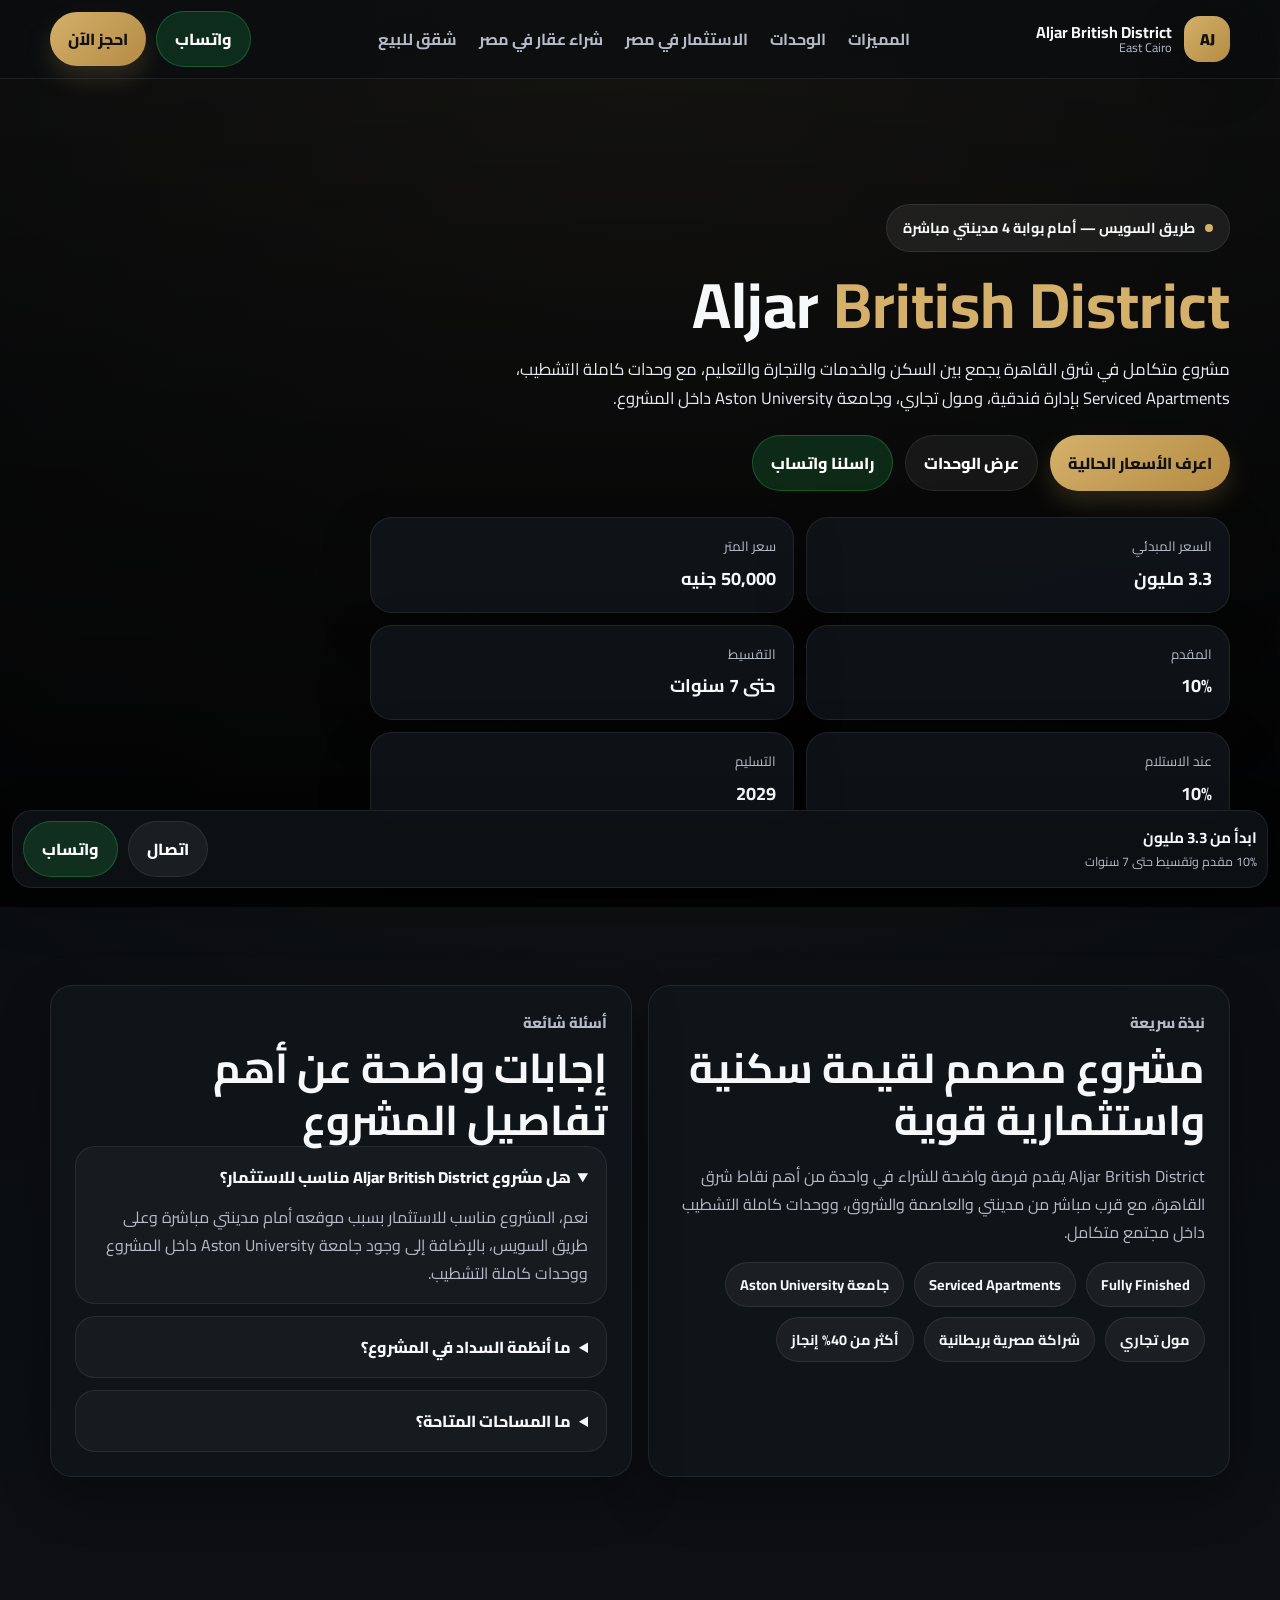
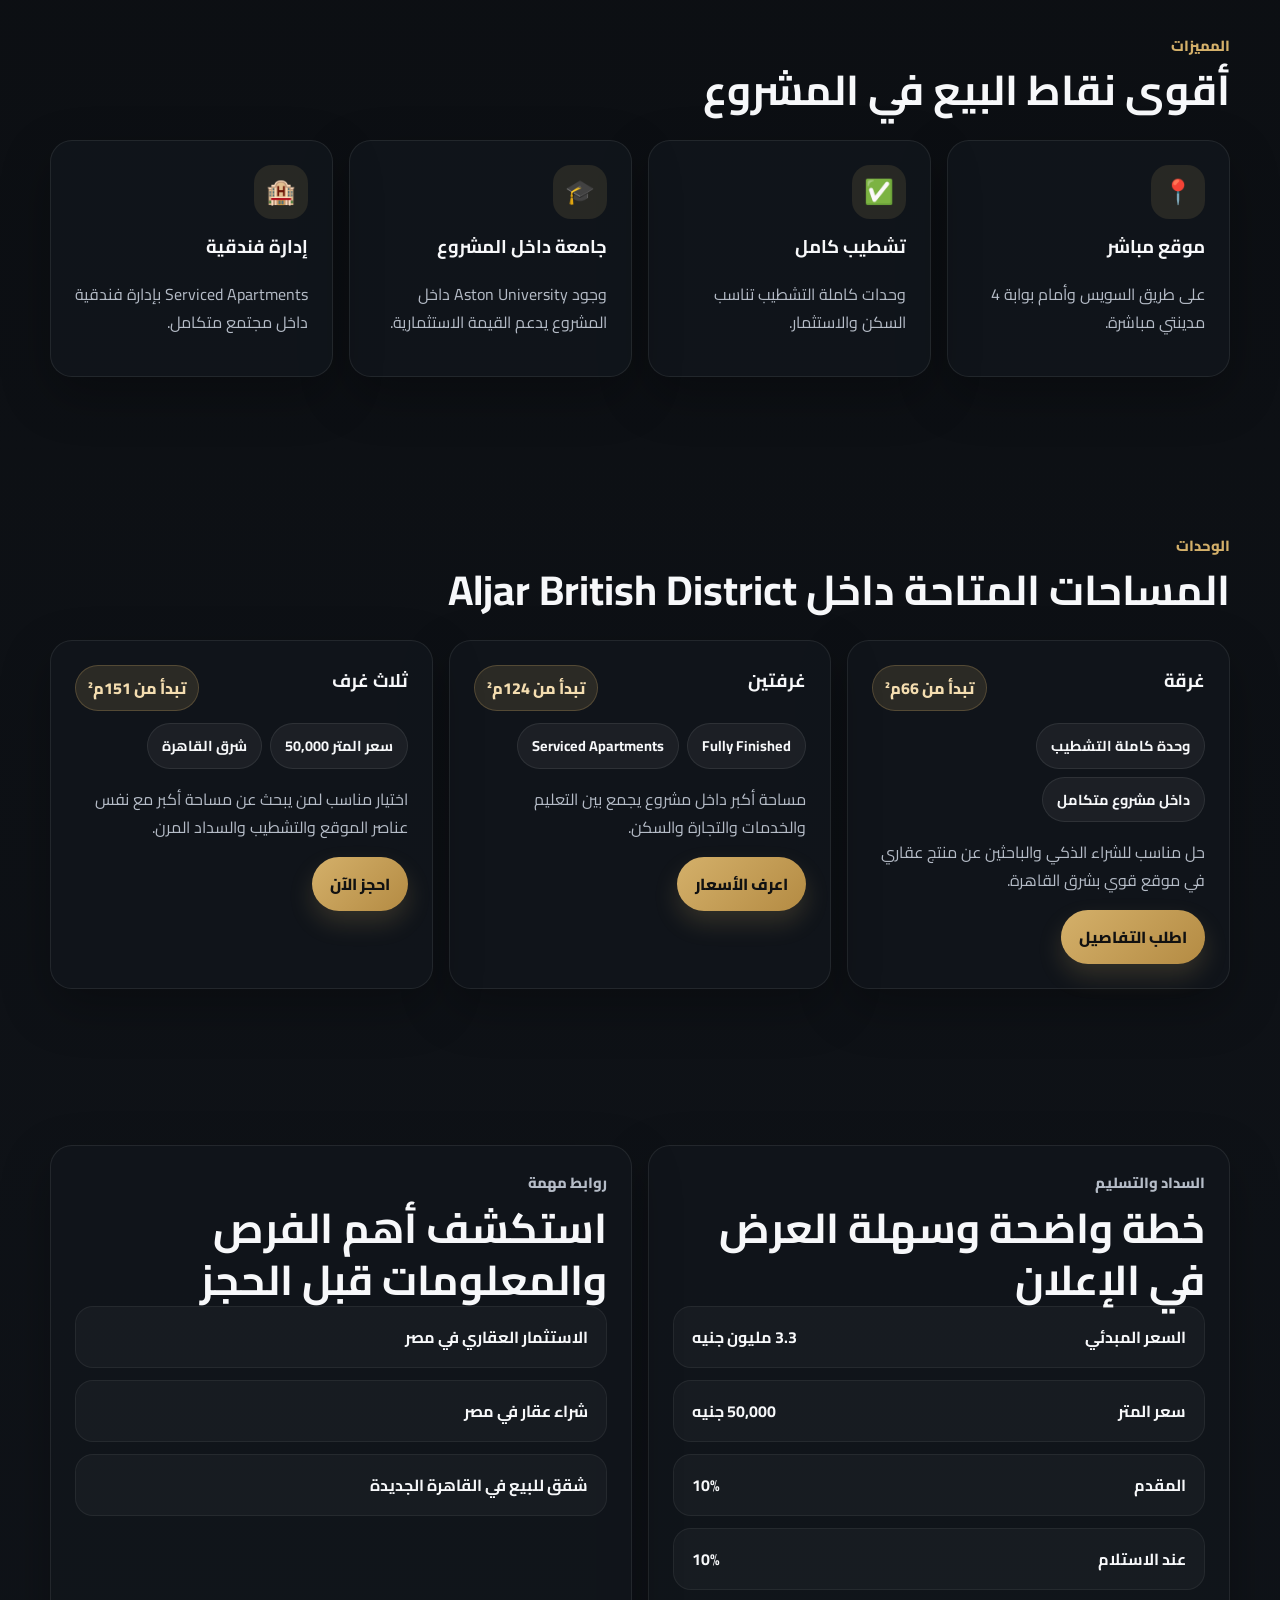
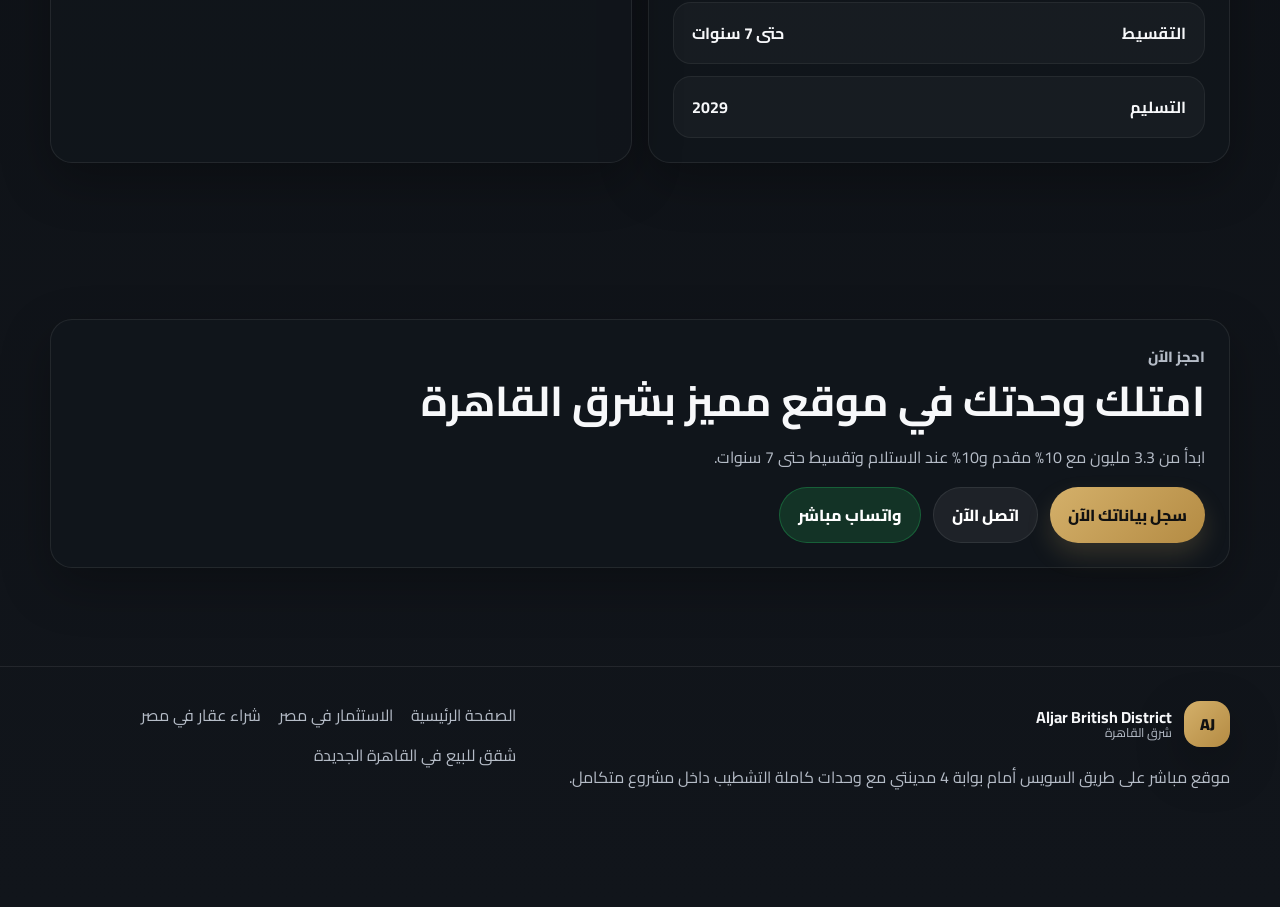
==== index.html @ e60c994f "4" ====
<!doctype html>
<html lang="ar" dir="rtl">

<head>
  <meta charset="UTF-8" />
  <meta name="viewport" content="width=device-width, initial-scale=1.0" />
  <title>
    Aljar British District | شقق للبيع أمام مدينتي وعلى طريق السويس
  </title>
  <meta name="description"
    content="امتلك وحدتك الآن في Aljar British District بموقع مباشر على طريق السويس أمام بوابة 4 مدينتي، وحدات كاملة التشطيب تبدأ من 3.3 مليون مع 10% مقدم وتقسيط حتى 7 سنوات." />
  <meta name="keywords"
    content="Aljar British District, الجار بريتش ديستريكت, شقق للبيع أمام مدينتي, شقق للبيع طريق السويس, شقق للبيع شرق القاهرة, الاستثمار العقاري في مصر" />
  <meta name="robots" content="index, follow" />
  <meta name="theme-color" content="#0b0d10" />
  <link rel="canonical" href="https://aljar.developments-egy.com/" />
  <meta property="og:type" content="website" />
  <meta property="og:title" content="Aljar British District | شقق للبيع أمام مدينتي وعلى طريق السويس" />
  <meta property="og:description"
    content="امتلك وحدتك الآن في Aljar British District بموقع مباشر على طريق السويس أمام بوابة 4 مدينتي، وحدات كاملة التشطيب تبدأ من 3.3 مليون مع 10% مقدم وتقسيط حتى 7 سنوات." />
  <meta property="og:url" content="https://aljar.developments-egy.com/" />
  <meta property="og:image" content="https://aljar.developments-egy.com/aljar.jpg" />
  <meta property="og:locale" content="ar_AR" />
  <meta name="twitter:card" content="summary_large_image" />
  <meta name="twitter:title" content="Aljar British District | شقق للبيع أمام مدينتي وعلى طريق السويس" />
  <meta name="twitter:description"
    content="امتلك وحدتك الآن في Aljar British District بموقع مباشر على طريق السويس أمام بوابة 4 مدينتي، وحدات كاملة التشطيب تبدأ من 3.3 مليون مع 10% مقدم وتقسيط حتى 7 سنوات." />
  <meta name="twitter:image" content="https://aljar.developments-egy.com/aljar.jpg" />
  <link rel="preconnect" href="https://fonts.googleapis.com" />
  <link rel="preconnect" href="https://fonts.gstatic.com" crossorigin />
  <link href="https://fonts.googleapis.com/css2?family=Cairo:wght@400;500;600;700;800;900&display=swap"
    rel="stylesheet" />
  <link rel="stylesheet" href="/assets/styles.css" />
  <link rel="shortcut icon" href="/assets/favicon.jpg" type="image/x-icon">
  <link rel="icon" type="image/png" sizes="32x32" href="/assets/favicon2.jpg">
  <link rel="icon" type="image/png" sizes="16x16" href="/assets/favicon3.jpg">
  <!-- Google tag (gtag.js) -->
  <script async src="https://www.googletagmanager.com/gtag/js?id=AW-18070972903"></script>
  <script>
    window.dataLayer = window.dataLayer || [];
    function gtag() {
      dataLayer.push(arguments);
    }
    gtag("js", new Date());
    gtag("config", "AW-18070972903");
  </script>
  <script type="application/ld+json">
      {
        "@context": "https://schema.org",
        "@type": "RealEstateListing",
        "name": "Aljar British District",
        "description": "وحدات كاملة التشطيب على طريق السويس مباشرة أمام بوابة 4 مدينتي داخل مشروع متكامل.",
        "url": "https://aljar.developments-egy.com/",
        "image": "https://aljar.developments-egy.com/aljar.jpg",
        "address": {
          "@type": "PostalAddress",
          "addressLocality": "East Cairo",
          "addressCountry": "EG"
        },
        "offers": {
          "@type": "Offer",
          "priceCurrency": "EGP",
          "price": "3300000",
          "availability": "https://schema.org/InStock"
        }
      }
    </script>
  <script type="application/ld+json">
      {
        "@context": "https://schema.org",
        "@type": "FAQPage",
        "mainEntity": [
          {
            "@type": "Question",
            "name": "هل مشروع Aljar British District مناسب للاستثمار؟",
            "acceptedAnswer": {
              "@type": "Answer",
              "text": "المشروع يقدم موقعًا مباشرًا على طريق السويس أمام بوابة 4 مدينتي مع وحدات كاملة التشطيب ووجود جامعة Aston University داخل المشروع، وهي عناصر تدعم القوة الاستثمارية."
            }
          },
          {
            "@type": "Question",
            "name": "ما أنظمة السداد في المشروع؟",
            "acceptedAnswer": {
              "@type": "Answer",
              "text": "10% مقدم و10% عند الاستلام مع تقسيط حتى 7 سنوات."
            }
          },
          {
            "@type": "Question",
            "name": "ما المساحات المتاحة؟",
            "acceptedAnswer": {
              "@type": "Answer",
"text": "غرفة تبدأ من 66م² وغرفتين تبدأ من 124م² وثلاث غرف تبدأ من 151م²."}
          }
        ]
      }
    </script>
</head>

<body>
  <header class="header">
    <div class="container nav">
      <a href="/" class="brand" aria-label="Aljar British District"><span class="brand-mark">AJ</span><span
          class="brand-copy"><strong>Aljar British District</strong><small>East Cairo</small></span></a>
      <nav class="nav-links" aria-label="التنقل الرئيسي">
        <a href="/#features">المميزات</a><a href="/#units">الوحدات</a><a href="/investment-egypt/">الاستثمار في
          مصر</a><a href="/buy-property-egypt/">شراء عقار في مصر</a><a href="/apartments-new-cairo/">شقق للبيع</a>
      </nav>
      <div class="nav-actions hed">
        <a class="btn btn-green"
          href="https://wa.me/201026555243?text=%D9%85%D8%B1%D8%AD%D8%A8%D8%A7%D8%8C%20%D8%A3%D8%B1%D9%8A%D8%AF%20%D9%85%D8%B9%D8%B1%D9%81%D8%A9%20%D8%AA%D9%81%D8%A7%D8%B5%D9%8A%D9%84%20Aljar%20British%20District"
          target="_blank" rel="noopener">واتساب</a><button class="btn btn-gold open-modal">احجز الآن</button>
      </div>
    </div>
  </header>
  <main>
    <section class="hero">
      <div class="hero-image"></div>
      <div class="container hero-content">
        <div class="eyebrow">
          <span class="eyebrow-dot"></span> طريق السويس — أمام بوابة 4 مدينتي
          مباشرة
        </div>
        <h1>Aljar<span> British District</span></h1>
        <p>
          مشروع متكامل في شرق القاهرة يجمع بين السكن والخدمات والتجارة
          والتعليم، مع وحدات كاملة التشطيب، Serviced Apartments بإدارة فندقية،
          ومول تجاري، وجامعة Aston University داخل المشروع.
        </p>
        <div class="hero-actions">
          <button class="btn btn-gold open-modal">اعرف الأسعار الحالية</button><a class="btn btn-dark" href="#units">عرض
            الوحدات</a><a class="btn btn-green"
            href="https://wa.me/201026555243?text=%D9%85%D8%B1%D8%AD%D8%A8%D8%A7%D8%8C%20%D8%A3%D8%B1%D9%8A%D8%AF%20%D8%A7%D9%84%D8%A3%D8%B3%D8%B9%D8%A7%D8%B1%20%D9%88%D8%A7%D9%84%D8%AA%D9%81%D8%A7%D8%B5%D9%8A%D9%84%20%D9%84%D9%85%D8%B4%D8%B1%D9%88%D8%B9%20Aljar%20British%20District"
            target="_blank" rel="noopener">راسلنا واتساب</a>
        </div>
        <div class="stats-grid">
          <div class="stat">
            <span>السعر المبدئي</span><strong>3.3 مليون</strong>
          </div>
          <div class="stat">
            <span>سعر المتر</span><strong>50,000 جنيه</strong>
          </div>
          <div class="stat"><span>المقدم</span><strong>10%</strong></div>
          <div class="stat">
            <span>التقسيط</span><strong>حتى 7 سنوات</strong>
          </div>
          <div class="stat">
            <span>عند الاستلام</span><strong>10%</strong>
          </div>
          <div class="stat"><span>التسليم</span><strong>2029</strong></div>
        </div>
      </div>
    </section>
    <section class="section">
      <div class="container grid-2">
        <article class="card">
          <div class="card-body">
            <p class="section-label">نبذة سريعة</p>
            <h2>مشروع مصمم لقيمة سكنية واستثمارية قوية</h2>
            <p>
              Aljar British District يقدم فرصة واضحة للشراء في واحدة من أهم
              نقاط شرق القاهرة، مع قرب مباشر من مدينتي والعاصمة والشروق،
              ووحدات كاملة التشطيب داخل مجتمع متكامل.
            </p>
            <div class="pills">
              <span class="pill">Fully Finished</span><span class="pill">Serviced Apartments</span><span
                class="pill">جامعة Aston University</span><span class="pill">مول تجاري</span><span class="pill">شراكة
                مصرية بريطانية</span><span class="pill">أكثر من 40% إنجاز</span>
            </div>
          </div>
        </article>
        <article class="card">
          <div class="card-body">
            <p class="section-label">أسئلة شائعة</p>
            <h2>إجابات واضحة عن أهم تفاصيل المشروع</h2>
            <div class="faq">
              <details open>
                <summary>
                  هل مشروع Aljar British District مناسب للاستثمار؟
                </summary>
                <p>
                  نعم، المشروع مناسب للاستثمار بسبب موقعه أمام مدينتي مباشرة
                  وعلى طريق السويس، بالإضافة إلى وجود جامعة Aston University
                  داخل المشروع ووحدات كاملة التشطيب.
                </p>
              </details>
              <details>
                <summary>ما أنظمة السداد في المشروع؟</summary>
                <p>10% مقدم و10% عند الاستلام مع تقسيط حتى 7 سنوات.</p>
              </details>
              <details>
                <summary>ما المساحات المتاحة؟</summary>
                <p>
                  غرفة تبدأ من 66م² وغرفتين تبدأ من 124م² وثلاث غرف تبدأ من 151م².
                </p>
              </details>
            </div>
          </div>
        </article>
      </div>
    </section>
    <section class="section" id="features">
      <div class="container">
        <div class="section-head">
          <p class="section-label">المميزات</p>
          <h2>أقوى نقاط البيع في المشروع</h2>
        </div>
        <div class="grid-4">
          <article class="card">
            <div class="card-body">
              <div class="feature-icon">📍</div>
              <h3>موقع مباشر</h3>
              <p>على طريق السويس وأمام بوابة 4 مدينتي مباشرة.</p>
            </div>
          </article>
          <article class="card">
            <div class="card-body">
              <div class="feature-icon">✅</div>
              <h3>تشطيب كامل</h3>
              <p>وحدات كاملة التشطيب تناسب السكن والاستثمار.</p>
            </div>
          </article>
          <article class="card">
            <div class="card-body">
              <div class="feature-icon">🎓</div>
              <h3>جامعة داخل المشروع</h3>
              <p>
                وجود Aston University داخل المشروع يدعم القيمة الاستثمارية.
              </p>
            </div>
          </article>
          <article class="card">
            <div class="card-body">
              <div class="feature-icon">🏨</div>
              <h3>إدارة فندقية</h3>
              <p>Serviced Apartments بإدارة فندقية داخل مجتمع متكامل.</p>
            </div>
          </article>
        </div>
      </div>
    </section>
    <section class="section" id="units">
      <div class="container">
        <div class="section-head">
          <p class="section-label">الوحدات</p>
          <h2>المساحات المتاحة داخل Aljar British District</h2>
        </div>
        <div class="grid-3">
          <article class="card">
            <div class="card-body">
              <div class="unit-top">
                <h3>غرقة</h3>
                <span class="unit-tag">تبدأ من 66م²</span>
              </div>
              <div class="meta-list">
                <span>وحدة كاملة التشطيب</span><span>داخل مشروع متكامل</span>
              </div>
              <p>
                حل مناسب للشراء الذكي والباحثين عن منتج عقاري في موقع قوي بشرق
                القاهرة.
              </p>
              <button class="btn btn-gold open-modal">اطلب التفاصيل</button>
            </div>
          </article>
          <article class="card">
            <div class="card-body">
              <div class="unit-top">
                <h3>غرفتين</h3>
                <span class="unit-tag">تبدأ من 124م²</span>
              </div>
              <div class="meta-list">
                <span>Fully Finished</span><span>Serviced Apartments</span>
              </div>
              <p>
                مساحة أكبر داخل مشروع يجمع بين التعليم والخدمات والتجارة
                والسكن.
              </p>
              <button class="btn btn-gold open-modal">اعرف الأسعار</button>
            </div>
          </article>
          <article class="card">
            <div class="card-body">
              <div class="unit-top">
                <h3>ثلاث غرف</h3>
                <span class="unit-tag">تبدأ من 151م²</span>
              </div>
              <div class="meta-list">
                <span>سعر المتر 50,000</span><span>شرق القاهرة</span>
              </div>
              <p>
                اختيار مناسب لمن يبحث عن مساحة أكبر مع نفس عناصر الموقع
                والتشطيب والسداد المرن.
              </p>
              <button class="btn btn-gold open-modal">احجز الآن</button>
            </div>
          </article>
        </div>
      </div>
    </section>
    <section class="section">
      <div class="container grid-2">
        <article class="card">
          <div class="card-body">
            <p class="section-label">السداد والتسليم</p>
            <h2>خطة واضحة وسهلة العرض في الإعلان</h2>
            <div class="table-like">
              <div class="row">
                <strong>السعر المبدئي</strong><span>3.3 مليون جنيه</span>
              </div>
              <div class="row">
                <strong>سعر المتر</strong><span>50,000 جنيه</span>
              </div>
              <div class="row"><strong>المقدم</strong><span>10%</span></div>
              <div class="row">
                <strong>عند الاستلام</strong><span>10%</span>
              </div>
              <div class="row">
                <strong>التقسيط</strong><span>حتى 7 سنوات</span>
              </div>
              <div class="row"><strong>التسليم</strong><span>2029</span></div>
            </div>
          </div>
        </article>
        <article class="card">
          <div class="card-body">
            <p class="section-label">روابط مهمة</p>
            <h2>استكشف أهم الفرص والمعلومات قبل الحجز</h2>
            <div class="quick-links">
              <a href="/investment-egypt/"><b>الاستثمار العقاري في مصر</b></a><a href="/buy-property-egypt/"><b>شراء
                  عقار في مصر</b></a><a href="/apartments-new-cairo/"><b>شقق للبيع في القاهرة الجديدة</b></a>
            </div>
          </div>
        </article>
      </div>
    </section>
    <section class="section">
      <div class="container">
        <div class="card cta-box">
          <div>
            <p class="section-label">احجز الآن</p>
            <h2>امتلك وحدتك في موقع مميز بشرق القاهرة</h2>
            <p>
              ابدأ من 3.3 مليون مع 10% مقدم و10% عند الاستلام وتقسيط حتى 7
              سنوات.
            </p>
          </div>
          <div style="display: flex; gap: 12px; flex-wrap: wrap">
            <button class="btn btn-gold open-modal">سجل بياناتك الآن</button><a class="btn btn-dark"
              href="tel:01144566600">اتصل الآن</a><a class="btn btn-green"
              href="https://wa.me/201026555243?text=%D9%85%D8%B1%D8%AD%D8%A8%D8%A7%D8%8C%20%D8%A3%D8%B1%D9%8A%D8%AF%20%D8%AA%D9%81%D8%A7%D8%B5%D9%8A%D9%84%20Aljar%20British%20District"
              target="_blank" rel="noopener">واتساب مباشر</a>
          </div>
        </div>
      </div>
    </section>
  </main>
  <footer class="footer">
    <div class="container footer-grid">
      <div>
        <div class="brand" style="margin-bottom: 12px">
          <span class="brand-mark">AJ</span><span class="brand-copy"><strong>Aljar British District</strong><small>شرق
              القاهرة</small></span>
        </div>
        <p>
          موقع مباشر على طريق السويس أمام بوابة 4 مدينتي مع وحدات كاملة
          التشطيب داخل مشروع متكامل.
        </p>
      </div>
      <div>
        <div class="footer-links">
          <a href="/">الصفحة الرئيسية</a><a href="/investment-egypt/">الاستثمار في مصر</a><a
            href="/buy-property-egypt/">شراء عقار في مصر</a><a href="/apartments-new-cairo/">شقق للبيع في القاهرة
            الجديدة</a </div>
        </div>
      </div>
  </footer>
  <div class="sticky-cta">
    <div class="sticky-text">
      <strong>ابدأ من 3.3 مليون</strong><span>10% مقدم وتقسيط حتى 7 سنوات</span>
    </div>
    <a class="btn btn-dark" href="tel:01144566600">اتصال</a><a class="btn btn-green"
      href="https://wa.me/201026555243?text=%D9%85%D8%B1%D8%AD%D8%A8%D8%A7%D8%8C%20%D8%A3%D8%B1%D9%8A%D8%AF%20%D8%AA%D9%81%D8%A7%D8%B5%D9%8A%D9%84%20Aljar%20British%20District"
      target="_blank" rel="noopener">واتساب</a>
  </div>
  <div class="modal" id="leadModal" aria-hidden="true">
    <div class="modal-box" role="dialog" aria-modal="true" aria-labelledby="modalTitle">
      <button class="modal-close" id="closeModal" aria-label="إغلاق">
        ×
      </button>
      <div class="modal-head">
        <p class="section-label">سجل الآن</p>
        <h3 id="modalTitle">احصل على الأسعار الحالية</h3>
        <p>اكتب الاسم ورقم الهاتف وسيتم التواصل معك.</p>
      </div>
      <form class="lead-form" id="leadForm">
        <input type="text" name="name" placeholder="الاسم" required />
        <input type="tel" name="phone" placeholder="رقم الهاتف" required />

        <input type="hidden" name="_subject" value="New Lead - Aljar British District" />
        <input type="hidden" name="project" value="Aljar British District" />

        <button type="submit" class="btn btn-gold full" id="submitBtn">إرسال البيانات</button>

        <p id="formMessage" style="margin:10px 0 0;color:#d4b06a;font-weight:700;"></p>
      </form>
    </div>
  </div>
  <script src="/assets/script.js"></script>
</body>

</html>
---- assets/styles.css ----
:root {
    --bg: #0b0d10;
    --card: #151a21;
    --text: #f7f8fa;
    --muted: #b5bcc7;
    --line: rgba(255, 255, 255, .08);
    --gold: #d4b06a;
    --gold-dark: #b48b43;
    --green: #25D366;
    --shadow: 0 18px 50px rgba(0, 0, 0, .28);
    --radius: 24px;
    --container: 1180px
}

* {
    box-sizing: border-box
}

html {
    scroll-behavior: smooth
}

body {
    margin: 0;
    font-family: "Cairo", system-ui, sans-serif;
    color: var(--text);
    background: radial-gradient(circle at top, rgba(212, 176, 106, .09), transparent 28%), linear-gradient(180deg, #090b0e 0%, #11151b 100%);
    line-height: 1.75
}

img {
    display: block;
    max-width: 100%
}

a {
    text-decoration: none;
    color: inherit
}

button,
input {
    font: inherit
}

.container {
    width: min(100% - 28px, var(--container));
    margin: auto
}

.header {
    position: sticky;
    top: 0;
    z-index: 60;
    background: rgba(10, 12, 15, .78);
    backdrop-filter: blur(16px);
    border-bottom: 1px solid var(--line)
}

.nav {
    min-height: 78px;
    display: flex;
    align-items: center;
    justify-content: space-between;
    gap: 16px
}

.brand {
    display: flex;
    align-items: center;
    gap: 12px;
    min-width: 0
}

.brand-mark {
    width: 46px;
    height: 46px;
    border-radius: 16px;
    display: grid;
    place-items: center;
    background: linear-gradient(135deg, var(--gold), var(--gold-dark));
    color: #111;
    font-weight: 900;
    box-shadow: var(--shadow)
}

.brand-copy {
    display: flex;
    flex-direction: column;
    line-height: 1.15;
    min-width: 0
}

.brand-copy strong {
    font-size: 1rem;
    white-space: nowrap;
    overflow: hidden;
    text-overflow: ellipsis
}

.brand-copy small {
    font-size: .78rem;
    color: var(--muted)
}

.nav-links {
    display: none;
    gap: 22px;
    align-items: center
}

.nav-links a {
    color: var(--muted);
    font-weight: 700
}

.nav-actions {
    display: flex;
    gap: 10px;
    align-items: center
}

.btn {
    border: none;
    cursor: pointer;
    border-radius: 999px;
    padding: 13px 18px;
    font-weight: 800;
    display: inline-flex;
    align-items: center;
    justify-content: center;
    gap: 10px
}

.btn-gold {
    background: linear-gradient(135deg, var(--gold), var(--gold-dark));
    color: #111;
    box-shadow: 0 12px 24px rgba(212, 176, 106, .18)
}

.btn-dark {
    background: rgba(255, 255, 255, .06);
    color: #fff;
    border: 1px solid rgba(255, 255, 255, .08)
}

.btn-green {
    background: rgba(37, 211, 102, .16);
    color: #fff;
    border: 1px solid rgba(37, 211, 102, .28)
}

.hero {
    position: relative;
    min-height: 92vh;
    display: flex;
    align-items: center;
    overflow: hidden
}

.hero-image {
    position: absolute;
    inset: 0;
    background: linear-gradient(180deg, rgba(0, 0, 0, .25) 0%, rgba(0, 0, 0, .55) 45%, rgba(0, 0, 0, .82) 100%), url('https://images.unsplash.com/photo-1460317442991-0ec209397118?q=80&w=1800&auto=format&fit=crop') center/cover no-repeat;
    transform: scale(1.03)
}

.hero-content {
    position: relative;
    z-index: 2;
    padding: 88px 0 42px
}

.eyebrow {
    display: inline-flex;
    align-items: center;
    gap: 10px;
    padding: 10px 16px;
    border-radius: 999px;
    background: rgba(255, 255, 255, .07);
    border: 1px solid rgba(255, 255, 255, .08);
    font-size: .9rem;
    font-weight: 700;
    margin-bottom: 18px
}

.eyebrow-dot {
    width: 8px;
    height: 8px;
    border-radius: 50%;
    background: var(--gold)
}

.hero h1 {
    margin: 0 0 14px;
    font-size: clamp(2.2rem, 5vw, 4.7rem);
    line-height: 1.12;
    max-width: 920px
}

.hero h1 span {
    color: var(--gold)
}

.hero p {
    max-width: 760px;
    color: #e6eaf0;
    margin: 0 0 22px;
    font-size: 1.04rem
}

.hero-actions {
    display: flex;
    flex-wrap: wrap;
    gap: 12px;
    margin-bottom: 26px
}

.stats-grid {
    display: grid;
    grid-template-columns: repeat(2, 1fr);
    gap: 12px;
    max-width: 860px
}

.stat,
.card {
    background: rgba(17, 22, 28, .84);
    border: 1px solid rgba(255, 255, 255, .08);
    border-radius: 22px;
    box-shadow: var(--shadow)
}

.stat {
    padding: 17px
}

.stat span {
    display: block;
    color: var(--muted);
    font-size: .84rem;
    margin-bottom: 4px
}

.stat strong {
    font-size: 1.14rem
}

.section {
    padding: 78px 0
}

.section-label {
    margin: 0 0 6px;
    color: var(--gold);
    font-weight: 800;
    font-size: .92rem
}

.section h2,
.section-head h2 {
    margin: 0;
    font-size: clamp(1.55rem, 3.8vw, 2.6rem);
    line-height: 1.25
}

.section-head {
    margin-bottom: 24px
}

.grid-2,
.grid-3,
.grid-4,
.content-wrap,
.footer-grid {
    display: grid;
    gap: 16px;
    grid-template-columns: 1fr
}

.card-body,
.copy-block,
.form-card,
.cta-box {
    padding: 24px
}

.card h3 {
    margin: 0 0 8px;
    font-size: 1.15rem
}

.card p,
.copy-block p,
.footer p,
.footer a,
.modal-head p {
    color: var(--muted)
}

.pills {
    display: flex;
    flex-wrap: wrap;
    gap: 10px;
    margin-top: 16px
}

.pill,
.meta-list span {
    padding: 9px 14px;
    border-radius: 999px;
    background: rgba(255, 255, 255, .05);
    border: 1px solid rgba(255, 255, 255, .08);
    font-size: .9rem;
    font-weight: 700
}

.feature-icon {
    width: 54px;
    height: 54px;
    border-radius: 18px;
    display: grid;
    place-items: center;
    background: rgba(212, 176, 106, .12);
    font-size: 24px;
    margin-bottom: 12px
}

.unit-top {
    display: flex;
    align-items: flex-start;
    justify-content: space-between;
    gap: 10px;
    margin-bottom: 12px
}

.unit-tag {
    border-radius: 999px;
    padding: 8px 12px;
    font-weight: 800;
    background: rgba(212, 176, 106, .14);
    color: #f4ddb0;
    border: 1px solid rgba(212, 176, 106, .24)
}

.meta-list {
    display: flex;
    flex-wrap: wrap;
    gap: 8px;
    margin-bottom: 12px
}

.quick-links,
.faq,
.table-like {
    display: grid;
    gap: 12px
}

.quick-links a,
.row {
    display: flex;
    justify-content: space-between;
    align-items: center;
    padding: 16px 18px;
    border-radius: 18px;
    background: rgba(255, 255, 255, .03);
    border: 1px solid rgba(255, 255, 255, .06);
    font-weight: 700
}

.quick-links a span {
    color: var(--muted)
}

.hero-mini {
    padding: 110px 0 46px
}

.breadcrumbs {
    display: flex;
    flex-wrap: wrap;
    gap: 8px;
    color: var(--muted);
    font-size: .9rem;
    margin-bottom: 14px
}

.list-clean {
    margin: 0;
    padding: 0 18px 0 0
}

.list-clean li {
    margin-bottom: 8px
}

.form-card form,
.lead-form,
.inline-lead-form {
    display: grid;
    gap: 12px
}

.form-card input,
.lead-form input {
    width: 100%;
    padding: 14px 15px;
    border-radius: 16px;
    border: 1px solid rgba(255, 255, 255, .08);
    background: #171c23;
    color: #fff;
    outline: none
}

.footer {
    padding: 34px 0 100px;
    border-top: 1px solid var(--line);
    margin-top: 20px
}

.footer-links {
    display: flex;
    flex-wrap: wrap;
    gap: 12px 18px
}

.sticky-cta {
    position: fixed;
    right: 12px;
    left: 12px;
    bottom: 12px;
    z-index: 70;
    display: flex;
    align-items: center;
    gap: 10px;
    padding: 10px;
    background: rgba(14, 17, 21, .94);
    border: 1px solid rgba(255, 255, 255, .08);
    border-radius: 20px;
    box-shadow: var(--shadow);
    backdrop-filter: blur(14px)
}

.sticky-text {
    flex: 1;
    min-width: 0
}

.sticky-text strong {
    display: block;
    font-size: .95rem
}

.sticky-text span {
    display: block;
    font-size: .78rem;
    color: var(--muted)
}

.modal {
    position: fixed;
    inset: 0;
    z-index: 100;
    display: none;
    align-items: center;
    justify-content: center;
    background: rgba(0, 0, 0, .72);
    padding: 16px
}

.modal.show {
    display: flex
}

.modal-box {
    position: relative;
    width: min(100%, 520px);
    background: #10141a;
    border: 1px solid rgba(255, 255, 255, .08);
    border-radius: 28px;
    box-shadow: 0 25px 60px rgba(0, 0, 0, .5);
    padding: 22px
}

.modal-close {
    position: absolute;
    top: 12px;
    left: 12px;
    width: 42px;
    height: 42px;
    border: none;
    border-radius: 14px;
    background: rgba(255, 255, 255, .06);
    color: #fff;
    font-size: 26px;
    cursor: pointer
}

.modal-head h3 {
    margin: 0 0 8px;
    font-size: 1.4rem
}

.full {
    width: 100%
}

details {
    border: 1px solid rgba(255, 255, 255, .08);
    background: rgba(255, 255, 255, .03);
    border-radius: 20px;
    padding: 16px 18px
}

summary {
    cursor: pointer;
    font-weight: 800
}

details p {
    margin: 12px 0 0
}

@media(min-width:768px) {
    .nav-links {
        display: flex
    }

    .grid-2 {
        grid-template-columns: repeat(2, 1fr)
    }

    .grid-3 {
        grid-template-columns: repeat(3, 1fr)
    }

    .grid-4 {
        grid-template-columns: repeat(4, 1fr)
    }

    .footer-grid {
        grid-template-columns: 1.2fr .8fr
    }

    .content-wrap {
        grid-template-columns: 1.18fr .82fr
    }
}

@media(max-width:767px) {
    .hero {
        min-height: auto
    }

    .hero-content {
        padding-top: 106px
    }

    .hero h1 {
        font-size: 2.25rem
    }

    .brand-copy small,
    .nav-links {
        display: none
    }
    .hed {
        display: none;
    }
}
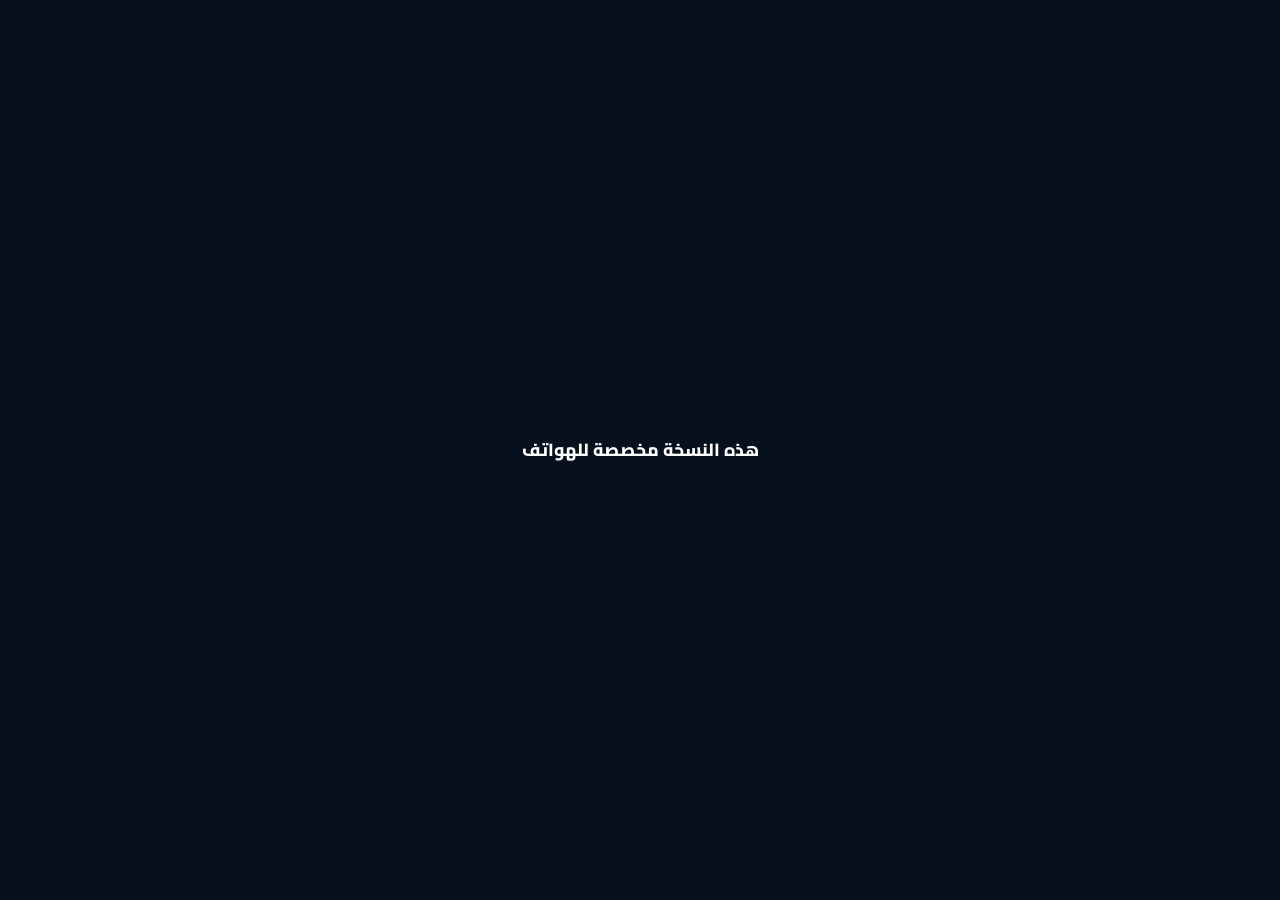
==== commit 73f24384: "45" ====
--- a/index.html
+++ b/index.html
@@ -1,39 +1,49 @@
 <!doctype html>
 <html lang="ar" dir="rtl">
-
 <head>
   <meta charset="UTF-8" />
-  <meta name="viewport" content="width=device-width, initial-scale=1.0" />
-  <title>
-    Aljar British District | شقق للبيع أمام مدينتي وعلى طريق السويس
-  </title>
-  <meta name="description"
-    content="امتلك وحدتك الآن في Aljar British District بموقع مباشر على طريق السويس أمام بوابة 4 مدينتي، وحدات كاملة التشطيب تبدأ من 3.3 مليون مع 10% مقدم وتقسيط حتى 7 سنوات." />
-  <meta name="keywords"
-    content="Aljar British District, الجار بريتش ديستريكت, شقق للبيع أمام مدينتي, شقق للبيع طريق السويس, شقق للبيع شرق القاهرة, الاستثمار العقاري في مصر" />
+  <meta name="viewport" content="width=device-width, initial-scale=1.0, viewport-fit=cover" />
+  <title>Aljar British District | أمام مدينتي وعلى طريق السويس</title>
+  <meta
+    name="description"
+    content="امتلك وحدتك الآن في Aljar British District أمام بوابة 4 مدينتي وعلى طريق السويس، وحدات كاملة التشطيب تبدأ من 3.3 مليون بمقدم 10% وتقسيط حتى 7 سنوات."
+  />
+  <meta
+    name="keywords"
+    content="Aljar British District, الجار بريتش ديستريكت, شقق أمام مدينتي, طريق السويس, شرق القاهرة"
+  />
   <meta name="robots" content="index, follow" />
-  <meta name="theme-color" content="#0b0d10" />
+  <meta name="theme-color" content="#0f172a" />
   <link rel="canonical" href="https://aljar.developments-egy.com/" />
+
   <meta property="og:type" content="website" />
-  <meta property="og:title" content="Aljar British District | شقق للبيع أمام مدينتي وعلى طريق السويس" />
-  <meta property="og:description"
-    content="امتلك وحدتك الآن في Aljar British District بموقع مباشر على طريق السويس أمام بوابة 4 مدينتي، وحدات كاملة التشطيب تبدأ من 3.3 مليون مع 10% مقدم وتقسيط حتى 7 سنوات." />
+  <meta property="og:title" content="Aljar British District | أمام مدينتي وعلى طريق السويس" />
+  <meta
+    property="og:description"
+    content="وحدات كاملة التشطيب داخل مشروع متكامل في شرق القاهرة، تبدأ من 3.3 مليون مع 10% مقدم."
+  />
   <meta property="og:url" content="https://aljar.developments-egy.com/" />
   <meta property="og:image" content="https://aljar.developments-egy.com/aljar.jpg" />
   <meta property="og:locale" content="ar_AR" />
+
   <meta name="twitter:card" content="summary_large_image" />
-  <meta name="twitter:title" content="Aljar British District | شقق للبيع أمام مدينتي وعلى طريق السويس" />
-  <meta name="twitter:description"
-    content="امتلك وحدتك الآن في Aljar British District بموقع مباشر على طريق السويس أمام بوابة 4 مدينتي، وحدات كاملة التشطيب تبدأ من 3.3 مليون مع 10% مقدم وتقسيط حتى 7 سنوات." />
+  <meta name="twitter:title" content="Aljar British District" />
+  <meta name="twitter:description" content="أمام بوابة 4 مدينتي مباشرة وعلى طريق السويس." />
   <meta name="twitter:image" content="https://aljar.developments-egy.com/aljar.jpg" />
+
+  <link rel="shortcut icon" href="/assets/favicon.jpg" type="image/x-icon" />
+  <link rel="icon" type="image/png" sizes="32x32" href="/assets/favicon2.jpg" />
+  <link rel="icon" type="image/png" sizes="16x16" href="/assets/favicon3.jpg" />
+
   <link rel="preconnect" href="https://fonts.googleapis.com" />
   <link rel="preconnect" href="https://fonts.gstatic.com" crossorigin />
-  <link href="https://fonts.googleapis.com/css2?family=Cairo:wght@400;500;600;700;800;900&display=swap"
-    rel="stylesheet" />
-  <link rel="stylesheet" href="/assets/styles.css" />
-  <link rel="shortcut icon" href="/assets/favicon.jpg" type="image/x-icon">
-  <link rel="icon" type="image/png" sizes="32x32" href="/assets/favicon2.jpg">
-  <link rel="icon" type="image/png" sizes="16x16" href="/assets/favicon3.jpg">
+  <link
+    href="https://fonts.googleapis.com/css2?family=Cairo:wght@400;600;700;800;900&display=swap"
+    rel="stylesheet"
+  />
+
+  <link rel="stylesheet" href="/assets/mobile-modern.css" />
+
   <!-- Google tag (gtag.js) -->
   <script async src="https://www.googletagmanager.com/gtag/js?id=AW-18070972903"></script>
   <script>
@@ -44,355 +54,246 @@
     gtag("js", new Date());
     gtag("config", "AW-18070972903");
   </script>
+
+  <!-- Google Tag Manager -->
+  <script>
+    (function (w, d, s, l, i) {
+      w[l] = w[l] || [];
+      w[l].push({ "gtm.start": new Date().getTime(), event: "gtm.js" });
+      var f = d.getElementsByTagName(s)[0],
+        j = d.createElement(s),
+        dl = l != "dataLayer" ? "&l=" + l : "";
+      j.async = true;
+      j.src = "https://www.googletagmanager.com/gtm.js?id=" + i + dl;
+      f.parentNode.insertBefore(j, f);
+    })(window, document, "script", "dataLayer", "GTM-TFH62S24");
+  </script>
+
   <script type="application/ld+json">
-      {
-        "@context": "https://schema.org",
-        "@type": "RealEstateListing",
-        "name": "Aljar British District",
-        "description": "وحدات كاملة التشطيب على طريق السويس مباشرة أمام بوابة 4 مدينتي داخل مشروع متكامل.",
-        "url": "https://aljar.developments-egy.com/",
-        "image": "https://aljar.developments-egy.com/aljar.jpg",
-        "address": {
-          "@type": "PostalAddress",
-          "addressLocality": "East Cairo",
-          "addressCountry": "EG"
-        },
-        "offers": {
-          "@type": "Offer",
-          "priceCurrency": "EGP",
-          "price": "3300000",
-          "availability": "https://schema.org/InStock"
-        }
+    {
+      "@context": "https://schema.org",
+      "@type": "RealEstateListing",
+      "name": "Aljar British District",
+      "description": "وحدات كاملة التشطيب على طريق السويس مباشرة أمام بوابة 4 مدينتي داخل مشروع متكامل.",
+      "url": "https://aljar.developments-egy.com/",
+      "image": "https://aljar.developments-egy.com/aljar.jpg",
+      "address": {
+        "@type": "PostalAddress",
+        "addressLocality": "East Cairo",
+        "addressCountry": "EG"
+      },
+      "offers": {
+        "@type": "Offer",
+        "priceCurrency": "EGP",
+        "price": "3300000",
+        "availability": "https://schema.org/InStock"
       }
-    </script>
-  <script type="application/ld+json">
-      {
-        "@context": "https://schema.org",
-        "@type": "FAQPage",
-        "mainEntity": [
-          {
-            "@type": "Question",
-            "name": "هل مشروع Aljar British District مناسب للاستثمار؟",
-            "acceptedAnswer": {
-              "@type": "Answer",
-              "text": "المشروع يقدم موقعًا مباشرًا على طريق السويس أمام بوابة 4 مدينتي مع وحدات كاملة التشطيب ووجود جامعة Aston University داخل المشروع، وهي عناصر تدعم القوة الاستثمارية."
-            }
-          },
-          {
-            "@type": "Question",
-            "name": "ما أنظمة السداد في المشروع؟",
-            "acceptedAnswer": {
-              "@type": "Answer",
-              "text": "10% مقدم و10% عند الاستلام مع تقسيط حتى 7 سنوات."
-            }
-          },
-          {
-            "@type": "Question",
-            "name": "ما المساحات المتاحة؟",
-            "acceptedAnswer": {
-              "@type": "Answer",
-"text": "غرفة تبدأ من 66م² وغرفتين تبدأ من 124م² وثلاث غرف تبدأ من 151م²."}
-          }
-        ]
-      }
-    </script>
+    }
+  </script>
 </head>
-
 <body>
-  <header class="header">
-    <div class="container nav">
-      <a href="/" class="brand" aria-label="Aljar British District"><span class="brand-mark">AJ</span><span
-          class="brand-copy"><strong>Aljar British District</strong><small>East Cairo</small></span></a>
-      <nav class="nav-links" aria-label="التنقل الرئيسي">
-        <a href="/#features">المميزات</a><a href="/#units">الوحدات</a><a href="/investment-egypt/">الاستثمار في
-          مصر</a><a href="/buy-property-egypt/">شراء عقار في مصر</a><a href="/apartments-new-cairo/">شقق للبيع</a>
-      </nav>
-      <div class="nav-actions hed">
-        <a class="btn btn-green"
-          href="https://wa.me/201026555243?text=%D9%85%D8%B1%D8%AD%D8%A8%D8%A7%D8%8C%20%D8%A3%D8%B1%D9%8A%D8%AF%20%D9%85%D8%B9%D8%B1%D9%81%D8%A9%20%D8%AA%D9%81%D8%A7%D8%B5%D9%8A%D9%84%20Aljar%20British%20District"
-          target="_blank" rel="noopener">واتساب</a><button class="btn btn-gold open-modal">احجز الآن</button>
-      </div>
+  <header class="topbar">
+    <div class="container topbar-inner">
+      <a href="/" class="brand" aria-label="Aljar British District">
+        <span class="brand-mark">AJ</span>
+        <span class="brand-copy">
+          <strong>Aljar British District</strong>
+          <small>شرق القاهرة</small>
+        </span>
+      </a>
+
+      <a
+        class="mini-whatsapp"
+        href="https://wa.me/201026555243?text=%D9%85%D8%B1%D8%AD%D8%A8%D8%A7%D8%8C%20%D8%A3%D8%B1%D9%8A%D8%AF%20%D9%85%D8%B9%D8%B1%D9%81%D8%A9%20%D8%AA%D9%81%D8%A7%D8%B5%D9%8A%D9%84%20Aljar%20British%20District"
+        target="_blank"
+        rel="noopener"
+      >
+        واتساب
+      </a>
     </div>
   </header>
+
   <main>
     <section class="hero">
       <div class="hero-image"></div>
+      <div class="hero-overlay"></div>
+
       <div class="container hero-content">
-        <div class="eyebrow">
-          <span class="eyebrow-dot"></span> طريق السويس — أمام بوابة 4 مدينتي
-          مباشرة
-        </div>
-        <h1>Aljar<span> British District</span></h1>
-        <p>
-          مشروع متكامل في شرق القاهرة يجمع بين السكن والخدمات والتجارة
-          والتعليم، مع وحدات كاملة التشطيب، Serviced Apartments بإدارة فندقية،
-          ومول تجاري، وجامعة Aston University داخل المشروع.
+        <div class="hero-badge">أمام بوابة 4 مدينتي مباشرة</div>
+
+        <h1>امتلك وحدتك الآن على طريق السويس</h1>
+
+        <p class="hero-text">
+          مشروع متكامل في شرق القاهرة مع وحدات كاملة التشطيب داخل مجتمع يجمع بين السكن والخدمات والتجارة والتعليم.
         </p>
-        <div class="hero-actions">
-          <button class="btn btn-gold open-modal">اعرف الأسعار الحالية</button><a class="btn btn-dark" href="#units">عرض
-            الوحدات</a><a class="btn btn-green"
-            href="https://wa.me/201026555243?text=%D9%85%D8%B1%D8%AD%D8%A8%D8%A7%D8%8C%20%D8%A3%D8%B1%D9%8A%D8%AF%20%D8%A7%D9%84%D8%A3%D8%B3%D8%B9%D8%A7%D8%B1%20%D9%88%D8%A7%D9%84%D8%AA%D9%81%D8%A7%D8%B5%D9%8A%D9%84%20%D9%84%D9%85%D8%B4%D8%B1%D9%88%D8%B9%20Aljar%20British%20District"
-            target="_blank" rel="noopener">راسلنا واتساب</a>
-        </div>
-        <div class="stats-grid">
-          <div class="stat">
-            <span>السعر المبدئي</span><strong>3.3 مليون</strong>
-          </div>
-          <div class="stat">
-            <span>سعر المتر</span><strong>50,000 جنيه</strong>
-          </div>
-          <div class="stat"><span>المقدم</span><strong>10%</strong></div>
-          <div class="stat">
-            <span>التقسيط</span><strong>حتى 7 سنوات</strong>
-          </div>
-          <div class="stat">
-            <span>عند الاستلام</span><strong>10%</strong>
-          </div>
-          <div class="stat"><span>التسليم</span><strong>2029</strong></div>
-        </div>
-      </div>
-    </section>
+
+        <div class="hero-grid">
+          <div class="hero-card">
+            <span>السعر المبدئي</span>
+            <strong>3.3 مليون</strong>
+          </div>
+          <div class="hero-card">
+            <span>المقدم</span>
+            <strong>10%</strong>
+          </div>
+          <div class="hero-card">
+            <span>التقسيط</span>
+            <strong>7 سنوات</strong>
+          </div>
+          <div class="hero-card">
+            <span>التسليم</span>
+            <strong>2029</strong>
+          </div>
+        </div>
+
+        <div class="hero-cta">
+          <button class="btn btn-primary open-modal" type="button">اعرف الأسعار الحالية</button>
+          <a class="btn btn-secondary" href="tel:01026555243">اتصل الآن</a>
+        </div>
+      </div>
+    </section>
+
     <section class="section">
-      <div class="container grid-2">
-        <article class="card">
-          <div class="card-body">
-            <p class="section-label">نبذة سريعة</p>
-            <h2>مشروع مصمم لقيمة سكنية واستثمارية قوية</h2>
-            <p>
-              Aljar British District يقدم فرصة واضحة للشراء في واحدة من أهم
-              نقاط شرق القاهرة، مع قرب مباشر من مدينتي والعاصمة والشروق،
-              ووحدات كاملة التشطيب داخل مجتمع متكامل.
-            </p>
-            <div class="pills">
-              <span class="pill">Fully Finished</span><span class="pill">Serviced Apartments</span><span
-                class="pill">جامعة Aston University</span><span class="pill">مول تجاري</span><span class="pill">شراكة
-                مصرية بريطانية</span><span class="pill">أكثر من 40% إنجاز</span>
-            </div>
-          </div>
+      <div class="container stack">
+        <div class="section-head">
+          <p class="section-label">أبرز المميزات</p>
+          <h2>أسباب قوية للشراء والاستثمار</h2>
+        </div>
+
+        <article class="info-card">
+          <h3>موقع مباشر</h3>
+          <p>على طريق السويس وأمام مدينتي مباشرة في واحدة من أقوى نقاط شرق القاهرة.</p>
         </article>
-        <article class="card">
-          <div class="card-body">
-            <p class="section-label">أسئلة شائعة</p>
-            <h2>إجابات واضحة عن أهم تفاصيل المشروع</h2>
-            <div class="faq">
-              <details open>
-                <summary>
-                  هل مشروع Aljar British District مناسب للاستثمار؟
-                </summary>
-                <p>
-                  نعم، المشروع مناسب للاستثمار بسبب موقعه أمام مدينتي مباشرة
-                  وعلى طريق السويس، بالإضافة إلى وجود جامعة Aston University
-                  داخل المشروع ووحدات كاملة التشطيب.
-                </p>
-              </details>
-              <details>
-                <summary>ما أنظمة السداد في المشروع؟</summary>
-                <p>10% مقدم و10% عند الاستلام مع تقسيط حتى 7 سنوات.</p>
-              </details>
-              <details>
-                <summary>ما المساحات المتاحة؟</summary>
-                <p>
-                  غرفة تبدأ من 66م² وغرفتين تبدأ من 124م² وثلاث غرف تبدأ من 151م².
-                </p>
-              </details>
-            </div>
-          </div>
+
+        <article class="info-card">
+          <h3>جامعة داخل المشروع</h3>
+          <p>وجود Aston University داخل المشروع يدعم القيمة الاستثمارية ويزيد جاذبية الموقع.</p>
         </article>
-      </div>
-    </section>
-    <section class="section" id="features">
-      <div class="container">
+
+        <article class="info-card">
+          <h3>خدمات متكاملة</h3>
+          <p>مول تجاري وخدمات متعددة داخل مشروع يجمع بين السكن والتعليم والتجارة.</p>
+        </article>
+
+        <article class="info-card">
+          <h3>وحدات كاملة التشطيب</h3>
+          <p>حل عملي ومناسب للعميل الباحث عن الجاهزية والسهولة في قرار الشراء.</p>
+        </article>
+      </div>
+    </section>
+
+    <section class="section section-soft">
+      <div class="container stack">
         <div class="section-head">
-          <p class="section-label">المميزات</p>
-          <h2>أقوى نقاط البيع في المشروع</h2>
-        </div>
-        <div class="grid-4">
-          <article class="card">
-            <div class="card-body">
-              <div class="feature-icon">📍</div>
-              <h3>موقع مباشر</h3>
-              <p>على طريق السويس وأمام بوابة 4 مدينتي مباشرة.</p>
-            </div>
-          </article>
-          <article class="card">
-            <div class="card-body">
-              <div class="feature-icon">✅</div>
-              <h3>تشطيب كامل</h3>
-              <p>وحدات كاملة التشطيب تناسب السكن والاستثمار.</p>
-            </div>
-          </article>
-          <article class="card">
-            <div class="card-body">
-              <div class="feature-icon">🎓</div>
-              <h3>جامعة داخل المشروع</h3>
-              <p>
-                وجود Aston University داخل المشروع يدعم القيمة الاستثمارية.
-              </p>
-            </div>
-          </article>
-          <article class="card">
-            <div class="card-body">
-              <div class="feature-icon">🏨</div>
-              <h3>إدارة فندقية</h3>
-              <p>Serviced Apartments بإدارة فندقية داخل مجتمع متكامل.</p>
-            </div>
-          </article>
-        </div>
-      </div>
-    </section>
-    <section class="section" id="units">
-      <div class="container">
+          <p class="section-label">المساحات</p>
+          <h2>اختَر المساحة المناسبة لك</h2>
+        </div>
+
+        <div class="unit-card">
+          <div class="unit-top">
+            <strong>غرفة</strong>
+            <span>من 66م²</span>
+          </div>
+        </div>
+
+        <div class="unit-card">
+          <div class="unit-top">
+            <strong>غرفتين</strong>
+            <span>من 124م²</span>
+          </div>
+        </div>
+
+        <div class="unit-card">
+          <div class="unit-top">
+            <strong>ثلاث غرف</strong>
+            <span>من 151م²</span>
+          </div>
+        </div>
+      </div>
+    </section>
+
+    <section class="section">
+      <div class="container stack">
         <div class="section-head">
-          <p class="section-label">الوحدات</p>
-          <h2>المساحات المتاحة داخل Aljar British District</h2>
-        </div>
-        <div class="grid-3">
-          <article class="card">
-            <div class="card-body">
-              <div class="unit-top">
-                <h3>غرقة</h3>
-                <span class="unit-tag">تبدأ من 66م²</span>
-              </div>
-              <div class="meta-list">
-                <span>وحدة كاملة التشطيب</span><span>داخل مشروع متكامل</span>
-              </div>
-              <p>
-                حل مناسب للشراء الذكي والباحثين عن منتج عقاري في موقع قوي بشرق
-                القاهرة.
-              </p>
-              <button class="btn btn-gold open-modal">اطلب التفاصيل</button>
-            </div>
-          </article>
-          <article class="card">
-            <div class="card-body">
-              <div class="unit-top">
-                <h3>غرفتين</h3>
-                <span class="unit-tag">تبدأ من 124م²</span>
-              </div>
-              <div class="meta-list">
-                <span>Fully Finished</span><span>Serviced Apartments</span>
-              </div>
-              <p>
-                مساحة أكبر داخل مشروع يجمع بين التعليم والخدمات والتجارة
-                والسكن.
-              </p>
-              <button class="btn btn-gold open-modal">اعرف الأسعار</button>
-            </div>
-          </article>
-          <article class="card">
-            <div class="card-body">
-              <div class="unit-top">
-                <h3>ثلاث غرف</h3>
-                <span class="unit-tag">تبدأ من 151م²</span>
-              </div>
-              <div class="meta-list">
-                <span>سعر المتر 50,000</span><span>شرق القاهرة</span>
-              </div>
-              <p>
-                اختيار مناسب لمن يبحث عن مساحة أكبر مع نفس عناصر الموقع
-                والتشطيب والسداد المرن.
-              </p>
-              <button class="btn btn-gold open-modal">احجز الآن</button>
-            </div>
-          </article>
-        </div>
-      </div>
-    </section>
-    <section class="section">
-      <div class="container grid-2">
-        <article class="card">
-          <div class="card-body">
-            <p class="section-label">السداد والتسليم</p>
-            <h2>خطة واضحة وسهلة العرض في الإعلان</h2>
-            <div class="table-like">
-              <div class="row">
-                <strong>السعر المبدئي</strong><span>3.3 مليون جنيه</span>
-              </div>
-              <div class="row">
-                <strong>سعر المتر</strong><span>50,000 جنيه</span>
-              </div>
-              <div class="row"><strong>المقدم</strong><span>10%</span></div>
-              <div class="row">
-                <strong>عند الاستلام</strong><span>10%</span>
-              </div>
-              <div class="row">
-                <strong>التقسيط</strong><span>حتى 7 سنوات</span>
-              </div>
-              <div class="row"><strong>التسليم</strong><span>2029</span></div>
-            </div>
-          </div>
-        </article>
-        <article class="card">
-          <div class="card-body">
-            <p class="section-label">روابط مهمة</p>
-            <h2>استكشف أهم الفرص والمعلومات قبل الحجز</h2>
-            <div class="quick-links">
-              <a href="/investment-egypt/"><b>الاستثمار العقاري في مصر</b></a><a href="/buy-property-egypt/"><b>شراء
-                  عقار في مصر</b></a><a href="/apartments-new-cairo/"><b>شقق للبيع في القاهرة الجديدة</b></a>
-            </div>
-          </div>
-        </article>
-      </div>
-    </section>
-    <section class="section">
-      <div class="container">
-        <div class="card cta-box">
-          <div>
-            <p class="section-label">احجز الآن</p>
-            <h2>امتلك وحدتك في موقع مميز بشرق القاهرة</h2>
-            <p>
-              ابدأ من 3.3 مليون مع 10% مقدم و10% عند الاستلام وتقسيط حتى 7
-              سنوات.
-            </p>
-          </div>
-          <div style="display: flex; gap: 12px; flex-wrap: wrap">
-            <button class="btn btn-gold open-modal">سجل بياناتك الآن</button><a class="btn btn-dark"
-              href="tel:01144566600">اتصل الآن</a><a class="btn btn-green"
-              href="https://wa.me/201026555243?text=%D9%85%D8%B1%D8%AD%D8%A8%D8%A7%D8%8C%20%D8%A3%D8%B1%D9%8A%D8%AF%20%D8%AA%D9%81%D8%A7%D8%B5%D9%8A%D9%84%20Aljar%20British%20District"
-              target="_blank" rel="noopener">واتساب مباشر</a>
-          </div>
-        </div>
+          <p class="section-label">السداد</p>
+          <h2>خطة واضحة وسهلة</h2>
+        </div>
+
+        <div class="price-box">
+          <div class="price-row">
+            <span>السعر المبدئي</span>
+            <strong>3.3 مليون جنيه</strong>
+          </div>
+          <div class="price-row">
+            <span>سعر المتر</span>
+            <strong>50,000 جنيه</strong>
+          </div>
+          <div class="price-row">
+            <span>المقدم</span>
+            <strong>10%</strong>
+          </div>
+          <div class="price-row">
+            <span>عند الاستلام</span>
+            <strong>10%</strong>
+          </div>
+          <div class="price-row">
+            <span>التقسيط</span>
+            <strong>حتى 7 سنوات</strong>
+          </div>
+        </div>
+
+        <button class="btn btn-primary full-btn open-modal" type="button">سجل بياناتك الآن</button>
+      </div>
+    </section>
+
+    <section class="section section-soft">
+      <div class="container stack">
+        <div class="section-head">
+          <p class="section-label">أسئلة شائعة</p>
+          <h2>إجابات سريعة قبل الحجز</h2>
+        </div>
+
+        <details class="faq-item" open>
+          <summary>هل المشروع مناسب للاستثمار؟</summary>
+          <p>نعم، بسبب موقعه أمام مدينتي وعلى طريق السويس ووجود جامعة داخل المشروع ووحدات كاملة التشطيب.</p>
+        </details>
+
+        <details class="faq-item">
+          <summary>ما المساحات المتاحة؟</summary>
+          <p>غرفة تبدأ من 66م² وغرفتين تبدأ من 124م² وثلاث غرف تبدأ من 151م².</p>
+        </details>
+
+        <details class="faq-item">
+          <summary>ما أنظمة السداد؟</summary>
+          <p>10% مقدم و10% عند الاستلام مع تقسيط حتى 7 سنوات.</p>
+        </details>
       </div>
     </section>
   </main>
-  <footer class="footer">
-    <div class="container footer-grid">
-      <div>
-        <div class="brand" style="margin-bottom: 12px">
-          <span class="brand-mark">AJ</span><span class="brand-copy"><strong>Aljar British District</strong><small>شرق
-              القاهرة</small></span>
-        </div>
-        <p>
-          موقع مباشر على طريق السويس أمام بوابة 4 مدينتي مع وحدات كاملة
-          التشطيب داخل مشروع متكامل.
-        </p>
-      </div>
-      <div>
-        <div class="footer-links">
-          <a href="/">الصفحة الرئيسية</a><a href="/investment-egypt/">الاستثمار في مصر</a><a
-            href="/buy-property-egypt/">شراء عقار في مصر</a><a href="/apartments-new-cairo/">شقق للبيع في القاهرة
-            الجديدة</a </div>
-        </div>
-      </div>
-  </footer>
-  <div class="sticky-cta">
-    <div class="sticky-text">
-      <strong>ابدأ من 3.3 مليون</strong><span>10% مقدم وتقسيط حتى 7 سنوات</span>
-    </div>
-    <a class="btn btn-dark" href="tel:01144566600">اتصال</a><a class="btn btn-green"
+
+  <div class="mobile-cta">
+    <a class="mobile-action call-action" href="tel:01026555243">اتصال</a>
+    <button class="mobile-action primary-action open-modal" type="button">احجز الآن</button>
+    <a
+      class="mobile-action wa-action"
       href="https://wa.me/201026555243?text=%D9%85%D8%B1%D8%AD%D8%A8%D8%A7%D8%8C%20%D8%A3%D8%B1%D9%8A%D8%AF%20%D8%AA%D9%81%D8%A7%D8%B5%D9%8A%D9%84%20Aljar%20British%20District"
-      target="_blank" rel="noopener">واتساب</a>
+      target="_blank"
+      rel="noopener"
+    >
+      واتساب
+    </a>
   </div>
+
   <div class="modal" id="leadModal" aria-hidden="true">
     <div class="modal-box" role="dialog" aria-modal="true" aria-labelledby="modalTitle">
-      <button class="modal-close" id="closeModal" aria-label="إغلاق">
-        ×
-      </button>
+      <button class="modal-close" id="closeModal" aria-label="إغلاق">×</button>
+
       <div class="modal-head">
         <p class="section-label">سجل الآن</p>
         <h3 id="modalTitle">احصل على الأسعار الحالية</h3>
         <p>اكتب الاسم ورقم الهاتف وسيتم التواصل معك.</p>
       </div>
+
       <form class="lead-form" id="leadForm">
         <input type="text" name="name" placeholder="الاسم" required />
         <input type="tel" name="phone" placeholder="رقم الهاتف" required />
@@ -400,13 +301,21 @@
         <input type="hidden" name="_subject" value="New Lead - Aljar British District" />
         <input type="hidden" name="project" value="Aljar British District" />
 
-        <button type="submit" class="btn btn-gold full" id="submitBtn">إرسال البيانات</button>
-
-        <p id="formMessage" style="margin:10px 0 0;color:#d4b06a;font-weight:700;"></p>
+        <button type="submit" class="btn btn-primary full-btn" id="submitBtn">إرسال البيانات</button>
+        <p id="formMessage" class="form-message"></p>
       </form>
     </div>
   </div>
-  <script src="/assets/script.js"></script>
+
+  <script src="/assets/mobile-modern.js"></script>
+
+  <noscript>
+    <iframe
+      src="https://www.googletagmanager.com/ns.html?id=GTM-TFH62S24"
+      height="0"
+      width="0"
+      style="display:none;visibility:hidden"
+    ></iframe>
+  </noscript>
 </body>
-
 </html>
--- a/assets/mobile-modern.css
+++ b/assets/mobile-modern.css
@@ -0,0 +1,492 @@
+:root {
+  --bg: #08111f;
+  --bg-soft: #0f1b2d;
+  --card: #12233a;
+  --card-2: #182c46;
+  --text: #f8fbff;
+  --muted: #b9c7da;
+  --line: rgba(255, 255, 255, 0.08);
+  --primary: #6ee7b7;
+  --primary-dark: #34d399;
+  --secondary: #60a5fa;
+  --secondary-dark: #2563eb;
+  --shadow: 0 18px 40px rgba(0, 0, 0, 0.28);
+  --radius: 22px;
+  --container: 520px;
+}
+
+* {
+  box-sizing: border-box;
+  -webkit-tap-highlight-color: transparent;
+}
+
+html {
+  scroll-behavior: smooth;
+}
+
+body {
+  margin: 0;
+  font-family: "Cairo", system-ui, sans-serif;
+  color: var(--text);
+  background: linear-gradient(180deg, #07101d 0%, #0b1728 100%);
+  line-height: 1.7;
+  padding-bottom: 96px;
+}
+
+a {
+  text-decoration: none;
+  color: inherit;
+}
+
+button,
+input {
+  font: inherit;
+}
+
+.container {
+  width: min(100% - 24px, var(--container));
+  margin: auto;
+}
+
+/* mobile only */
+body::before {
+  content: "هذه النسخة مخصصة للهواتف";
+  position: fixed;
+  inset: 0;
+  display: none;
+  align-items: center;
+  justify-content: center;
+  background: #07101d;
+  color: #fff;
+  z-index: 9999;
+  font-weight: 800;
+  font-size: 1.1rem;
+}
+
+@media (min-width: 769px) {
+  body > * {
+    display: none !important;
+  }
+
+  body::before {
+    display: flex;
+  }
+}
+
+.topbar {
+  position: sticky;
+  top: 0;
+  z-index: 50;
+  background: rgba(8, 17, 31, 0.84);
+  backdrop-filter: blur(14px);
+  border-bottom: 1px solid var(--line);
+}
+
+.topbar-inner {
+  min-height: 68px;
+  display: flex;
+  align-items: center;
+  justify-content: space-between;
+  gap: 10px;
+}
+
+.brand {
+  display: flex;
+  align-items: center;
+  gap: 10px;
+  min-width: 0;
+}
+
+.brand-mark {
+  width: 42px;
+  height: 42px;
+  border-radius: 14px;
+  display: grid;
+  place-items: center;
+  background: linear-gradient(135deg, var(--secondary), var(--primary));
+  color: #08111f;
+  font-weight: 900;
+  box-shadow: var(--shadow);
+}
+
+.brand-copy {
+  display: flex;
+  flex-direction: column;
+  min-width: 0;
+  line-height: 1.15;
+}
+
+.brand-copy strong {
+  font-size: 0.95rem;
+  white-space: nowrap;
+  overflow: hidden;
+  text-overflow: ellipsis;
+}
+
+.brand-copy small {
+  font-size: 0.76rem;
+  color: var(--muted);
+}
+
+.mini-whatsapp {
+  padding: 10px 12px;
+  border-radius: 999px;
+  background: rgba(110, 231, 183, 0.12);
+  border: 1px solid rgba(110, 231, 183, 0.22);
+  font-weight: 800;
+  font-size: 0.85rem;
+}
+
+.hero {
+  position: relative;
+  min-height: 92svh;
+  display: flex;
+  align-items: flex-end;
+  overflow: hidden;
+}
+
+.hero-image {
+  position: absolute;
+  inset: 0;
+  background: url("https://images.unsplash.com/photo-1460317442991-0ec209397118?q=80&w=1800&auto=format&fit=crop")
+    center/cover no-repeat;
+  transform: scale(1.05);
+}
+
+.hero-overlay {
+  position: absolute;
+  inset: 0;
+  background:
+    linear-gradient(180deg, rgba(7, 16, 29, 0.18) 0%, rgba(7, 16, 29, 0.52) 40%, rgba(7, 16, 29, 0.95) 100%),
+    linear-gradient(135deg, rgba(37, 99, 235, 0.12), rgba(52, 211, 153, 0.08));
+}
+
+.hero-content {
+  position: relative;
+  z-index: 2;
+  padding: 28px 0 24px;
+}
+
+.hero-badge {
+  display: inline-flex;
+  padding: 8px 14px;
+  border-radius: 999px;
+  background: rgba(255, 255, 255, 0.08);
+  border: 1px solid rgba(255, 255, 255, 0.1);
+  font-size: 0.83rem;
+  font-weight: 800;
+}
+
+.hero h1 {
+  margin: 14px 0 10px;
+  font-size: 2rem;
+  line-height: 1.18;
+  font-weight: 900;
+}
+
+.hero-text {
+  margin: 0 0 16px;
+  color: #edf4ff;
+  font-size: 0.97rem;
+}
+
+.hero-grid {
+  display: grid;
+  grid-template-columns: repeat(2, 1fr);
+  gap: 10px;
+  margin-bottom: 14px;
+}
+
+.hero-card {
+  background: rgba(18, 35, 58, 0.82);
+  border: 1px solid rgba(255, 255, 255, 0.08);
+  border-radius: 18px;
+  padding: 13px 12px;
+  box-shadow: var(--shadow);
+}
+
+.hero-card span {
+  display: block;
+  color: var(--muted);
+  font-size: 0.73rem;
+  margin-bottom: 3px;
+}
+
+.hero-card strong {
+  font-size: 1rem;
+}
+
+.hero-cta {
+  display: grid;
+  grid-template-columns: 1fr 1fr;
+  gap: 10px;
+}
+
+.section {
+  padding: 22px 0;
+}
+
+.section-soft {
+  background: rgba(255, 255, 255, 0.02);
+}
+
+.stack {
+  display: grid;
+  gap: 12px;
+}
+
+.section-head {
+  margin-bottom: 4px;
+}
+
+.section-label {
+  margin: 0 0 5px;
+  color: var(--primary);
+  font-weight: 800;
+  font-size: 0.88rem;
+}
+
+.section h2 {
+  margin: 0;
+  font-size: 1.4rem;
+  line-height: 1.3;
+}
+
+.info-card,
+.unit-card,
+.price-box,
+.faq-item {
+  background: linear-gradient(180deg, rgba(18, 35, 58, 0.92), rgba(24, 44, 70, 0.88));
+  border: 1px solid rgba(255, 255, 255, 0.08);
+  border-radius: var(--radius);
+  box-shadow: var(--shadow);
+}
+
+.info-card {
+  padding: 16px;
+}
+
+.info-card h3 {
+  margin: 0 0 6px;
+  font-size: 1.05rem;
+}
+
+.info-card p {
+  margin: 0;
+  color: var(--muted);
+}
+
+.unit-card {
+  padding: 16px;
+}
+
+.unit-top {
+  display: flex;
+  align-items: center;
+  justify-content: space-between;
+  gap: 10px;
+}
+
+.unit-top strong {
+  font-size: 1rem;
+}
+
+.unit-top span {
+  color: #dbeafe;
+  background: rgba(96, 165, 250, 0.14);
+  border: 1px solid rgba(96, 165, 250, 0.24);
+  border-radius: 999px;
+  padding: 8px 12px;
+  font-weight: 800;
+  font-size: 0.85rem;
+}
+
+.price-box {
+  padding: 10px;
+}
+
+.price-row {
+  display: flex;
+  align-items: center;
+  justify-content: space-between;
+  gap: 12px;
+  padding: 13px 10px;
+  border-bottom: 1px solid rgba(255, 255, 255, 0.06);
+}
+
+.price-row:last-child {
+  border-bottom: none;
+}
+
+.price-row span {
+  color: var(--muted);
+}
+
+.price-row strong {
+  font-size: 0.96rem;
+}
+
+.faq-item {
+  padding: 16px 18px;
+}
+
+summary {
+  cursor: pointer;
+  font-weight: 800;
+}
+
+.faq-item p {
+  margin: 10px 0 0;
+  color: var(--muted);
+}
+
+.btn {
+  border: none;
+  cursor: pointer;
+  border-radius: 16px;
+  min-height: 52px;
+  padding: 14px 16px;
+  font-weight: 900;
+  display: inline-flex;
+  align-items: center;
+  justify-content: center;
+  width: 100%;
+}
+
+.btn-primary {
+  background: linear-gradient(135deg, var(--primary), var(--secondary));
+  color: #07101d;
+  box-shadow: 0 12px 26px rgba(96, 165, 250, 0.18);
+}
+
+.btn-secondary {
+  background: rgba(255, 255, 255, 0.08);
+  color: #fff;
+  border: 1px solid rgba(255, 255, 255, 0.08);
+}
+
+.full-btn {
+  width: 100%;
+}
+
+.mobile-cta {
+  position: fixed;
+  right: 10px;
+  left: 10px;
+  bottom: 10px;
+  z-index: 70;
+  display: grid;
+  grid-template-columns: 1fr 1fr 1fr;
+  gap: 8px;
+  padding: 8px;
+  background: rgba(8, 17, 31, 0.94);
+  border: 1px solid rgba(255, 255, 255, 0.08);
+  border-radius: 20px;
+  backdrop-filter: blur(14px);
+  box-shadow: var(--shadow);
+}
+
+.mobile-action {
+  min-height: 50px;
+  border-radius: 14px;
+  display: grid;
+  place-items: center;
+  font-weight: 900;
+  font-size: 0.9rem;
+}
+
+.call-action {
+  background: rgba(255, 255, 255, 0.08);
+}
+
+.primary-action {
+  border: none;
+  color: #07101d;
+  background: linear-gradient(135deg, var(--primary), var(--secondary));
+}
+
+.wa-action {
+  background: rgba(110, 231, 183, 0.14);
+  border: 1px solid rgba(110, 231, 183, 0.22);
+}
+
+.modal {
+  position: fixed;
+  inset: 0;
+  z-index: 100;
+  display: none;
+  align-items: flex-end;
+  justify-content: center;
+  background: rgba(0, 0, 0, 0.66);
+  padding: 10px;
+}
+
+.modal.show {
+  display: flex;
+}
+
+.modal-box {
+  width: 100%;
+  max-width: 520px;
+  background: linear-gradient(180deg, #0f1b2d, #12233a);
+  border: 1px solid rgba(255, 255, 255, 0.08);
+  border-radius: 24px 24px 18px 18px;
+  padding: 20px 16px 16px;
+  box-shadow: 0 30px 70px rgba(0, 0, 0, 0.42);
+  position: relative;
+}
+
+.modal-close {
+  position: absolute;
+  top: 12px;
+  left: 12px;
+  width: 40px;
+  height: 40px;
+  border: none;
+  border-radius: 12px;
+  background: rgba(255, 255, 255, 0.08);
+  color: #fff;
+  font-size: 24px;
+  cursor: pointer;
+}
+
+.modal-head h3 {
+  margin: 0 0 6px;
+  font-size: 1.3rem;
+}
+
+.modal-head p:last-child {
+  margin: 0 0 14px;
+  color: var(--muted);
+}
+
+.lead-form {
+  display: grid;
+  gap: 10px;
+}
+
+.lead-form input {
+  width: 100%;
+  min-height: 52px;
+  padding: 14px 15px;
+  border-radius: 15px;
+  border: 1px solid rgba(255, 255, 255, 0.08);
+  background: #0b1728;
+  color: #fff;
+  outline: none;
+}
+
+.lead-form input::placeholder {
+  color: #97a9c2;
+}
+
+.lead-form input:focus {
+  border-color: rgba(110, 231, 183, 0.38);
+  box-shadow: 0 0 0 4px rgba(110, 231, 183, 0.08);
+}
+
+.form-message {
+  margin: 8px 0 0;
+  color: var(--primary);
+  font-weight: 800;
+}
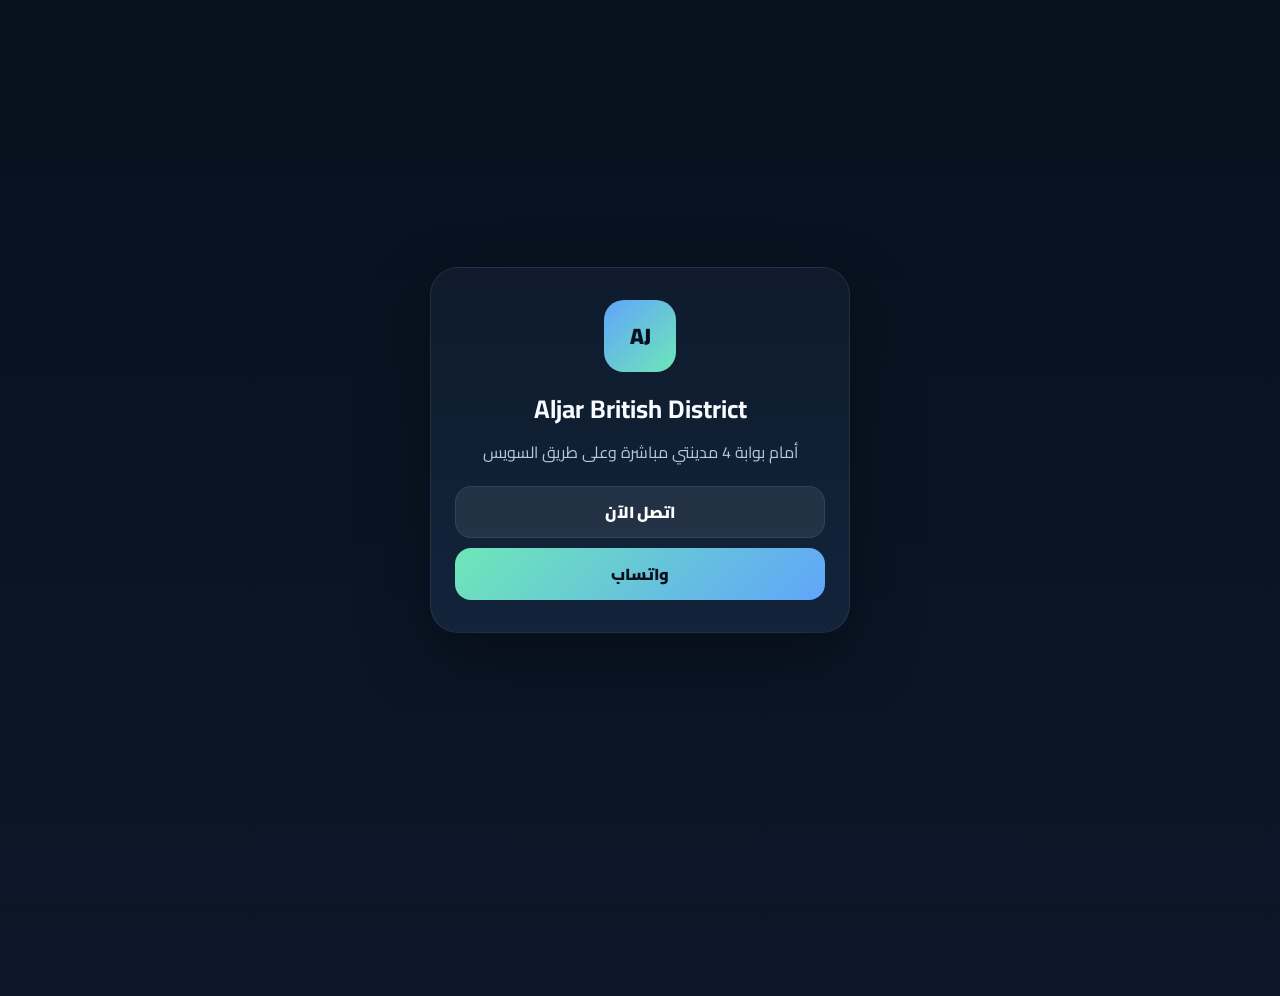
==== commit c4851705: "4" ====
--- a/index.html
+++ b/index.html
@@ -6,7 +6,7 @@
   <title>Aljar British District | أمام مدينتي وعلى طريق السويس</title>
   <meta
     name="description"
-    content="امتلك وحدتك الآن في Aljar British District أمام بوابة 4 مدينتي وعلى طريق السويس، وحدات كاملة التشطيب تبدأ من 3.3 مليون بمقدم 10% وتقسيط حتى 7 سنوات."
+    content="امتلك وحدتك الآن في Aljar British District أمام بوابة 4 مدينتي وعلى طريق السويس، وحدات كاملة التشطيب تبدأ من 3.3 مليون بمقدم 330,000 جنيه وتقسيط حتى 7 سنوات."
   />
   <meta
     name="keywords"
@@ -20,7 +20,7 @@
   <meta property="og:title" content="Aljar British District | أمام مدينتي وعلى طريق السويس" />
   <meta
     property="og:description"
-    content="وحدات كاملة التشطيب داخل مشروع متكامل في شرق القاهرة، تبدأ من 3.3 مليون مع 10% مقدم."
+    content="وحدات كاملة التشطيب داخل مشروع متكامل في شرق القاهرة، سعر المتر 50,000 جنيه ومقدم 330,000 جنيه."
   />
   <meta property="og:url" content="https://aljar.developments-egy.com/" />
   <meta property="og:image" content="https://aljar.developments-egy.com/aljar.jpg" />
@@ -92,218 +92,250 @@
   </script>
 </head>
 <body>
-  <header class="topbar">
-    <div class="container topbar-inner">
-      <a href="/" class="brand" aria-label="Aljar British District">
-        <span class="brand-mark">AJ</span>
-        <span class="brand-copy">
-          <strong>Aljar British District</strong>
-          <small>شرق القاهرة</small>
-        </span>
-      </a>
-
+  <!-- Desktop / Tablet Fallback -->
+  <div class="desktop-fallback">
+    <div class="desktop-box">
+      <div class="desktop-logo">AJ</div>
+      <h1>Aljar British District</h1>
+      <p>أمام بوابة 4 مدينتي مباشرة وعلى طريق السويس</p>
+      <div class="desktop-actions">
+        <a class="desktop-btn call-btn" href="tel:01026555243">اتصل الآن</a>
+        <a
+          class="desktop-btn wa-btn"
+          href="https://wa.me/201026555243?text=%D9%85%D8%B1%D8%AD%D8%A8%D8%A7%D8%8C%20%D8%A3%D8%B1%D9%8A%D8%AF%20%D8%AA%D9%81%D8%A7%D8%B5%D9%8A%D9%84%20Aljar%20British%20District"
+          target="_blank"
+          rel="noopener"
+        >
+          واتساب
+        </a>
+      </div>
+    </div>
+  </div>
+
+  <div class="mobile-only">
+    <header class="topbar">
+      <div class="container topbar-inner">
+        <a href="/" class="brand" aria-label="Aljar British District">
+          <span class="brand-mark">AJ</span>
+          <span class="brand-copy">
+            <strong>Aljar British District</strong>
+            <small>شرق القاهرة</small>
+          </span>
+        </a>
+
+        <a
+          class="mini-whatsapp"
+          href="https://wa.me/201026555243?text=%D9%85%D8%B1%D8%AD%D8%A8%D8%A7%D8%8C%20%D8%A3%D8%B1%D9%8A%D8%AF%20%D9%85%D8%B9%D8%B1%D9%81%D8%A9%20%D8%AA%D9%81%D8%A7%D8%B5%D9%8A%D9%84%20Aljar%20British%20District"
+          target="_blank"
+          rel="noopener"
+        >
+          واتساب
+        </a>
+      </div>
+    </header>
+
+    <main>
+      <section class="hero">
+        <div class="hero-image"></div>
+        <div class="hero-overlay"></div>
+
+        <div class="container hero-content">
+          <div class="offer-strip">
+            <span>سعر المتر 50,000 جنيه</span>
+            <span>متشطب بالكامل</span>
+            <span>المقدم 330,000 جنيه</span>
+          </div>
+
+          <div class="hero-badge">أمام بوابة 4 مدينتي مباشرة</div>
+
+          <h1>امتلك وحدتك الآن في موقع مميز بشرق القاهرة</h1>
+
+          <p class="hero-text">
+            مشروع Aljar British District يقدم فرصة واضحة للشراء في واحدة من أهم نقاط شرق القاهرة، مع قرب مباشر من مدينتي والعاصمة والشروق، ووحدات كاملة التشطيب داخل مجتمع متكامل.
+          </p>
+
+          <div class="hero-grid">
+            <div class="hero-card">
+              <span>السعر المبدئي</span>
+              <strong>3.3 مليون</strong>
+            </div>
+            <div class="hero-card">
+              <span>المقدم</span>
+              <strong>10%</strong>
+            </div>
+            <div class="hero-card">
+              <span>التقسيط</span>
+              <strong>7 سنوات</strong>
+            </div>
+            <div class="hero-card">
+              <span>التسليم</span>
+              <strong>2029</strong>
+            </div>
+          </div>
+
+          <div class="hero-cta">
+            <button class="btn btn-primary open-modal" type="button">اعرف الأسعار الحالية</button>
+            <a class="btn btn-secondary" href="tel:01026555243">اتصل الآن</a>
+          </div>
+        </div>
+      </section>
+
+      <section class="section">
+        <div class="container stack">
+          <div class="section-head">
+            <p class="section-label">أبرز المميزات</p>
+            <h2>أقوى نقاط البيع في المشروع</h2>
+          </div>
+
+          <article class="info-card">
+            <h3>موقع مباشر</h3>
+            <p>على طريق السويس وأمام بوابة 4 مدينتي مباشرة.</p>
+          </article>
+
+          <article class="info-card">
+            <h3>جامعة داخل المشروع</h3>
+            <p>وجود Aston University داخل المشروع يدعم القيمة الاستثمارية.</p>
+          </article>
+
+          <article class="info-card">
+            <h3>خدمات متكاملة</h3>
+            <p>مول تجاري وخدمات متعددة داخل مشروع يجمع بين السكن والتعليم والتجارة.</p>
+          </article>
+
+          <article class="info-card">
+            <h3>وحدات كاملة التشطيب</h3>
+            <p>حل عملي ومناسب للعميل الباحث عن الجاهزية والسهولة في قرار الشراء.</p>
+          </article>
+        </div>
+      </section>
+
+      <section class="section section-soft">
+        <div class="container stack">
+          <div class="section-head">
+            <p class="section-label">الوحدات</p>
+            <h2>المساحات المتاحة داخل Aljar British District</h2>
+          </div>
+
+          <div class="unit-card">
+            <div class="unit-top">
+              <strong>غرفة</strong>
+              <span>من 66م²</span>
+            </div>
+          </div>
+
+          <div class="unit-card">
+            <div class="unit-top">
+              <strong>غرفتين</strong>
+              <span>من 124م²</span>
+            </div>
+          </div>
+
+          <div class="unit-card">
+            <div class="unit-top">
+              <strong>ثلاث غرف</strong>
+              <span>من 151م²</span>
+            </div>
+          </div>
+        </div>
+      </section>
+
+      <section class="section">
+        <div class="container stack">
+          <div class="section-head">
+            <p class="section-label">السداد والتسليم</p>
+            <h2>خطة واضحة وسهلة العرض في الإعلان</h2>
+          </div>
+
+          <div class="price-box">
+            <div class="price-row">
+              <span>السعر المبدئي</span>
+              <strong>3.3 مليون جنيه</strong>
+            </div>
+            <div class="price-row">
+              <span>سعر المتر</span>
+              <strong>50,000 جنيه</strong>
+            </div>
+            <div class="price-row">
+              <span>المقدم</span>
+              <strong>10%</strong>
+            </div>
+            <div class="price-row">
+              <span>عند الاستلام</span>
+              <strong>10%</strong>
+            </div>
+            <div class="price-row">
+              <span>التقسيط</span>
+              <strong>حتى 7 سنوات</strong>
+            </div>
+            <div class="price-row">
+              <span>التسليم</span>
+              <strong>2029</strong>
+            </div>
+          </div>
+
+          <button class="btn btn-primary full-btn open-modal" type="button">سجل بياناتك الآن</button>
+        </div>
+      </section>
+
+      <section class="section section-soft">
+        <div class="container stack">
+          <div class="section-head">
+            <p class="section-label">أسئلة شائعة</p>
+            <h2>إجابات واضحة عن أهم تفاصيل المشروع</h2>
+          </div>
+
+          <details class="faq-item" open>
+            <summary>هل مشروع Aljar British District مناسب للاستثمار؟</summary>
+            <p>نعم، المشروع مناسب للاستثمار بسبب موقعه أمام مدينتي مباشرة وعلى طريق السويس، بالإضافة إلى وجود جامعة Aston University داخل المشروع ووحدات كاملة التشطيب.</p>
+          </details>
+
+          <details class="faq-item">
+            <summary>ما أنظمة السداد في المشروع؟</summary>
+            <p>10% مقدم و10% عند الاستلام مع تقسيط حتى 7 سنوات.</p>
+          </details>
+
+          <details class="faq-item">
+            <summary>ما المساحات المتاحة؟</summary>
+            <p>غرفة تبدأ من 66م² وغرفتين تبدأ من 124م² وثلاث غرف تبدأ من 151م².</p>
+          </details>
+        </div>
+      </section>
+    </main>
+
+    <div class="mobile-cta">
+      <a class="mobile-action call-action" href="tel:01026555243">اتصال</a>
+      <button class="mobile-action primary-action open-modal" type="button">احجز الآن</button>
       <a
-        class="mini-whatsapp"
-        href="https://wa.me/201026555243?text=%D9%85%D8%B1%D8%AD%D8%A8%D8%A7%D8%8C%20%D8%A3%D8%B1%D9%8A%D8%AF%20%D9%85%D8%B9%D8%B1%D9%81%D8%A9%20%D8%AA%D9%81%D8%A7%D8%B5%D9%8A%D9%84%20Aljar%20British%20District"
+        class="mobile-action wa-action"
+        href="https://wa.me/201026555243?text=%D9%85%D8%B1%D8%AD%D8%A8%D8%A7%D8%8C%20%D8%A3%D8%B1%D9%8A%D8%AF%20%D8%AA%D9%81%D8%A7%D8%B5%D9%8A%D9%84%20Aljar%20British%20District"
         target="_blank"
         rel="noopener"
       >
         واتساب
       </a>
     </div>
-  </header>
-
-  <main>
-    <section class="hero">
-      <div class="hero-image"></div>
-      <div class="hero-overlay"></div>
-
-      <div class="container hero-content">
-        <div class="hero-badge">أمام بوابة 4 مدينتي مباشرة</div>
-
-        <h1>امتلك وحدتك الآن على طريق السويس</h1>
-
-        <p class="hero-text">
-          مشروع متكامل في شرق القاهرة مع وحدات كاملة التشطيب داخل مجتمع يجمع بين السكن والخدمات والتجارة والتعليم.
-        </p>
-
-        <div class="hero-grid">
-          <div class="hero-card">
-            <span>السعر المبدئي</span>
-            <strong>3.3 مليون</strong>
-          </div>
-          <div class="hero-card">
-            <span>المقدم</span>
-            <strong>10%</strong>
-          </div>
-          <div class="hero-card">
-            <span>التقسيط</span>
-            <strong>7 سنوات</strong>
-          </div>
-          <div class="hero-card">
-            <span>التسليم</span>
-            <strong>2029</strong>
-          </div>
-        </div>
-
-        <div class="hero-cta">
-          <button class="btn btn-primary open-modal" type="button">اعرف الأسعار الحالية</button>
-          <a class="btn btn-secondary" href="tel:01026555243">اتصل الآن</a>
-        </div>
+
+    <div class="modal" id="leadModal" aria-hidden="true">
+      <div class="modal-box" role="dialog" aria-modal="true" aria-labelledby="modalTitle">
+        <button class="modal-close" id="closeModal" aria-label="إغلاق">×</button>
+
+        <div class="modal-head">
+          <p class="section-label">سجل الآن</p>
+          <h3 id="modalTitle">احصل على الأسعار الحالية</h3>
+          <p>اكتب الاسم ورقم الهاتف وسيتم التواصل معك.</p>
+        </div>
+
+        <form class="lead-form" id="leadForm">
+          <input type="text" name="name" placeholder="الاسم" required />
+          <input type="tel" name="phone" placeholder="رقم الهاتف" required />
+
+          <input type="hidden" name="_subject" value="New Lead - Aljar British District" />
+          <input type="hidden" name="project" value="Aljar British District" />
+
+          <button type="submit" class="btn btn-primary full-btn" id="submitBtn">إرسال البيانات</button>
+          <p id="formMessage" class="form-message"></p>
+        </form>
       </div>
-    </section>
-
-    <section class="section">
-      <div class="container stack">
-        <div class="section-head">
-          <p class="section-label">أبرز المميزات</p>
-          <h2>أسباب قوية للشراء والاستثمار</h2>
-        </div>
-
-        <article class="info-card">
-          <h3>موقع مباشر</h3>
-          <p>على طريق السويس وأمام مدينتي مباشرة في واحدة من أقوى نقاط شرق القاهرة.</p>
-        </article>
-
-        <article class="info-card">
-          <h3>جامعة داخل المشروع</h3>
-          <p>وجود Aston University داخل المشروع يدعم القيمة الاستثمارية ويزيد جاذبية الموقع.</p>
-        </article>
-
-        <article class="info-card">
-          <h3>خدمات متكاملة</h3>
-          <p>مول تجاري وخدمات متعددة داخل مشروع يجمع بين السكن والتعليم والتجارة.</p>
-        </article>
-
-        <article class="info-card">
-          <h3>وحدات كاملة التشطيب</h3>
-          <p>حل عملي ومناسب للعميل الباحث عن الجاهزية والسهولة في قرار الشراء.</p>
-        </article>
-      </div>
-    </section>
-
-    <section class="section section-soft">
-      <div class="container stack">
-        <div class="section-head">
-          <p class="section-label">المساحات</p>
-          <h2>اختَر المساحة المناسبة لك</h2>
-        </div>
-
-        <div class="unit-card">
-          <div class="unit-top">
-            <strong>غرفة</strong>
-            <span>من 66م²</span>
-          </div>
-        </div>
-
-        <div class="unit-card">
-          <div class="unit-top">
-            <strong>غرفتين</strong>
-            <span>من 124م²</span>
-          </div>
-        </div>
-
-        <div class="unit-card">
-          <div class="unit-top">
-            <strong>ثلاث غرف</strong>
-            <span>من 151م²</span>
-          </div>
-        </div>
-      </div>
-    </section>
-
-    <section class="section">
-      <div class="container stack">
-        <div class="section-head">
-          <p class="section-label">السداد</p>
-          <h2>خطة واضحة وسهلة</h2>
-        </div>
-
-        <div class="price-box">
-          <div class="price-row">
-            <span>السعر المبدئي</span>
-            <strong>3.3 مليون جنيه</strong>
-          </div>
-          <div class="price-row">
-            <span>سعر المتر</span>
-            <strong>50,000 جنيه</strong>
-          </div>
-          <div class="price-row">
-            <span>المقدم</span>
-            <strong>10%</strong>
-          </div>
-          <div class="price-row">
-            <span>عند الاستلام</span>
-            <strong>10%</strong>
-          </div>
-          <div class="price-row">
-            <span>التقسيط</span>
-            <strong>حتى 7 سنوات</strong>
-          </div>
-        </div>
-
-        <button class="btn btn-primary full-btn open-modal" type="button">سجل بياناتك الآن</button>
-      </div>
-    </section>
-
-    <section class="section section-soft">
-      <div class="container stack">
-        <div class="section-head">
-          <p class="section-label">أسئلة شائعة</p>
-          <h2>إجابات سريعة قبل الحجز</h2>
-        </div>
-
-        <details class="faq-item" open>
-          <summary>هل المشروع مناسب للاستثمار؟</summary>
-          <p>نعم، بسبب موقعه أمام مدينتي وعلى طريق السويس ووجود جامعة داخل المشروع ووحدات كاملة التشطيب.</p>
-        </details>
-
-        <details class="faq-item">
-          <summary>ما المساحات المتاحة؟</summary>
-          <p>غرفة تبدأ من 66م² وغرفتين تبدأ من 124م² وثلاث غرف تبدأ من 151م².</p>
-        </details>
-
-        <details class="faq-item">
-          <summary>ما أنظمة السداد؟</summary>
-          <p>10% مقدم و10% عند الاستلام مع تقسيط حتى 7 سنوات.</p>
-        </details>
-      </div>
-    </section>
-  </main>
-
-  <div class="mobile-cta">
-    <a class="mobile-action call-action" href="tel:01026555243">اتصال</a>
-    <button class="mobile-action primary-action open-modal" type="button">احجز الآن</button>
-    <a
-      class="mobile-action wa-action"
-      href="https://wa.me/201026555243?text=%D9%85%D8%B1%D8%AD%D8%A8%D8%A7%D8%8C%20%D8%A3%D8%B1%D9%8A%D8%AF%20%D8%AA%D9%81%D8%A7%D8%B5%D9%8A%D9%84%20Aljar%20British%20District"
-      target="_blank"
-      rel="noopener"
-    >
-      واتساب
-    </a>
-  </div>
-
-  <div class="modal" id="leadModal" aria-hidden="true">
-    <div class="modal-box" role="dialog" aria-modal="true" aria-labelledby="modalTitle">
-      <button class="modal-close" id="closeModal" aria-label="إغلاق">×</button>
-
-      <div class="modal-head">
-        <p class="section-label">سجل الآن</p>
-        <h3 id="modalTitle">احصل على الأسعار الحالية</h3>
-        <p>اكتب الاسم ورقم الهاتف وسيتم التواصل معك.</p>
-      </div>
-
-      <form class="lead-form" id="leadForm">
-        <input type="text" name="name" placeholder="الاسم" required />
-        <input type="tel" name="phone" placeholder="رقم الهاتف" required />
-
-        <input type="hidden" name="_subject" value="New Lead - Aljar British District" />
-        <input type="hidden" name="project" value="Aljar British District" />
-
-        <button type="submit" class="btn btn-primary full-btn" id="submitBtn">إرسال البيانات</button>
-        <p id="formMessage" class="form-message"></p>
-      </form>
     </div>
   </div>
 
--- a/assets/mobile-modern.css
+++ b/assets/mobile-modern.css
@@ -48,28 +48,84 @@
   margin: auto;
 }
 
-/* mobile only */
-body::before {
-  content: "هذه النسخة مخصصة للهواتف";
-  position: fixed;
-  inset: 0;
+.desktop-fallback {
   display: none;
-  align-items: center;
-  justify-content: center;
-  background: #07101d;
-  color: #fff;
-  z-index: 9999;
-  font-weight: 800;
-  font-size: 1.1rem;
+}
+
+.mobile-only {
+  display: block;
 }
 
 @media (min-width: 769px) {
-  body > * {
-    display: none !important;
-  }
-
-  body::before {
+  .mobile-only {
+    display: none;
+  }
+
+  .desktop-fallback {
+    min-height: 100vh;
     display: flex;
+    align-items: center;
+    justify-content: center;
+    background: linear-gradient(180deg, #07101d 0%, #0b1728 100%);
+    padding: 24px;
+  }
+
+  .desktop-box {
+    width: 100%;
+    max-width: 420px;
+    background: linear-gradient(180deg, #0f1b2d, #12233a);
+    border: 1px solid rgba(255, 255, 255, 0.08);
+    border-radius: 28px;
+    box-shadow: 0 30px 70px rgba(0, 0, 0, 0.35);
+    padding: 32px 24px;
+    text-align: center;
+  }
+
+  .desktop-logo {
+    width: 72px;
+    height: 72px;
+    margin: 0 auto 16px;
+    border-radius: 20px;
+    display: grid;
+    place-items: center;
+    background: linear-gradient(135deg, var(--secondary), var(--primary));
+    color: #08111f;
+    font-weight: 900;
+    font-size: 1.4rem;
+  }
+
+  .desktop-box h1 {
+    margin: 0 0 8px;
+    font-size: 1.6rem;
+  }
+
+  .desktop-box p {
+    margin: 0 0 20px;
+    color: var(--muted);
+  }
+
+  .desktop-actions {
+    display: grid;
+    gap: 10px;
+  }
+
+  .desktop-btn {
+    min-height: 52px;
+    border-radius: 16px;
+    display: grid;
+    place-items: center;
+    font-weight: 900;
+  }
+
+  .call-btn {
+    background: rgba(255, 255, 255, 0.08);
+    color: #fff;
+    border: 1px solid rgba(255, 255, 255, 0.08);
+  }
+
+  .wa-btn {
+    background: linear-gradient(135deg, var(--primary), var(--secondary));
+    color: #07101d;
   }
 }
 
@@ -165,6 +221,23 @@
   position: relative;
   z-index: 2;
   padding: 28px 0 24px;
+}
+
+.offer-strip {
+  display: grid;
+  gap: 8px;
+  margin-bottom: 14px;
+}
+
+.offer-strip span {
+  display: block;
+  text-align: center;
+  padding: 10px 12px;
+  border-radius: 14px;
+  background: rgba(255, 255, 255, 0.1);
+  border: 1px solid rgba(255, 255, 255, 0.08);
+  font-size: 0.86rem;
+  font-weight: 900;
 }
 
 .hero-badge {
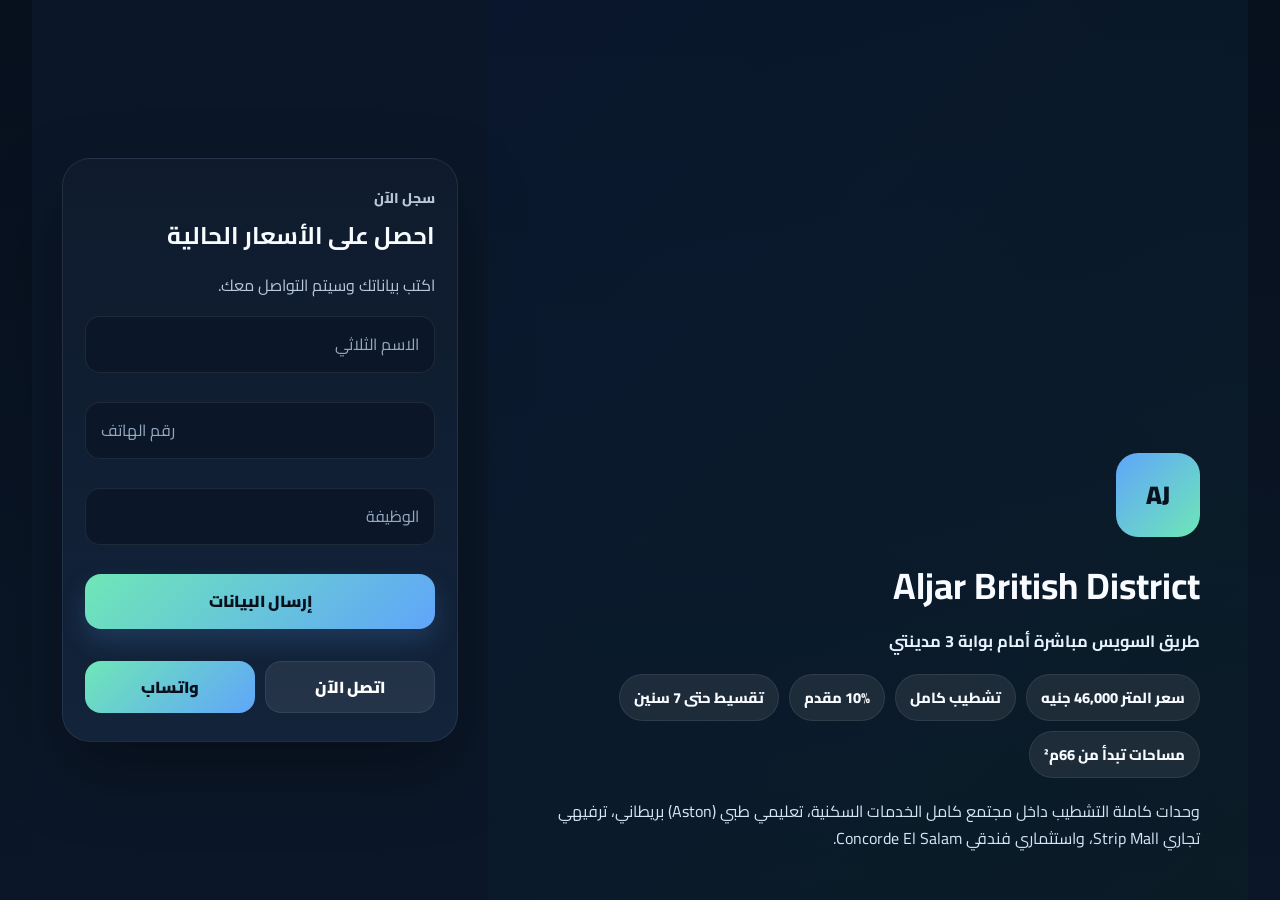
==== commit 89a83c7d: "45" ====
--- a/index.html
+++ b/index.html
@@ -1,27 +1,22 @@
 <!doctype html>
 <html lang="ar" dir="rtl">
+
 <head>
   <meta charset="UTF-8" />
   <meta name="viewport" content="width=device-width, initial-scale=1.0, viewport-fit=cover" />
   <title>Aljar British District | أمام مدينتي وعلى طريق السويس</title>
-  <meta
-    name="description"
-    content="امتلك وحدتك الآن في Aljar British District أمام بوابة 4 مدينتي وعلى طريق السويس، وحدات كاملة التشطيب تبدأ من 3.3 مليون بمقدم 330,000 جنيه وتقسيط حتى 7 سنوات."
-  />
-  <meta
-    name="keywords"
-    content="Aljar British District, الجار بريتش ديستريكت, شقق أمام مدينتي, طريق السويس, شرق القاهرة"
-  />
+  <meta name="description"
+    content="امتلك وحدتك الآن في Aljar British District أمام بوابة 4 مدينتي وعلى طريق السويس، وحدات كاملة التشطيب تبدأ من 3.3 مليون بمقدم 330,000 جنيه وتقسيط حتى 7 سنوات." />
+  <meta name="keywords"
+    content="Aljar British District, الجار بريتش ديستريكت, شقق أمام مدينتي, طريق السويس, شرق القاهرة" />
   <meta name="robots" content="index, follow" />
   <meta name="theme-color" content="#0f172a" />
   <link rel="canonical" href="https://aljar.developments-egy.com/" />
 
   <meta property="og:type" content="website" />
   <meta property="og:title" content="Aljar British District | أمام مدينتي وعلى طريق السويس" />
-  <meta
-    property="og:description"
-    content="وحدات كاملة التشطيب داخل مشروع متكامل في شرق القاهرة، سعر المتر 50,000 جنيه ومقدم 330,000 جنيه."
-  />
+  <meta property="og:description"
+    content="وحدات كاملة التشطيب داخل مشروع متكامل في شرق القاهرة، سعر المتر 50,000 جنيه ومقدم 330,000 جنيه." />
   <meta property="og:url" content="https://aljar.developments-egy.com/" />
   <meta property="og:image" content="https://aljar.developments-egy.com/aljar.jpg" />
   <meta property="og:locale" content="ar_AR" />
@@ -37,14 +32,10 @@
 
   <link rel="preconnect" href="https://fonts.googleapis.com" />
   <link rel="preconnect" href="https://fonts.gstatic.com" crossorigin />
-  <link
-    href="https://fonts.googleapis.com/css2?family=Cairo:wght@400;600;700;800;900&display=swap"
-    rel="stylesheet"
-  />
+  <link href="https://fonts.googleapis.com/css2?family=Cairo:wght@400;600;700;800;900&display=swap" rel="stylesheet" />
 
   <link rel="stylesheet" href="/assets/mobile-modern.css" />
 
-  <!-- Google tag (gtag.js) -->
   <script async src="https://www.googletagmanager.com/gtag/js?id=AW-18070972903"></script>
   <script>
     window.dataLayer = window.dataLayer || [];
@@ -55,7 +46,6 @@
     gtag("config", "AW-18070972903");
   </script>
 
-  <!-- Google Tag Manager -->
   <script>
     (function (w, d, s, l, i) {
       w[l] = w[l] || [];
@@ -91,23 +81,77 @@
     }
   </script>
 </head>
+
 <body>
-  <!-- Desktop / Tablet Fallback -->
   <div class="desktop-fallback">
-    <div class="desktop-box">
-      <div class="desktop-logo">AJ</div>
-      <h1>Aljar British District</h1>
-      <p>أمام بوابة 4 مدينتي مباشرة وعلى طريق السويس</p>
-      <div class="desktop-actions">
-        <a class="desktop-btn call-btn" href="tel:01026555243">اتصل الآن</a>
-        <a
-          class="desktop-btn wa-btn"
-          href="https://wa.me/201026555243?text=%D9%85%D8%B1%D8%AD%D8%A8%D8%A7%D8%8C%20%D8%A3%D8%B1%D9%8A%D8%AF%20%D8%AA%D9%81%D8%A7%D8%B5%D9%8A%D9%84%20Aljar%20British%20District"
-          target="_blank"
-          rel="noopener"
-        >
-          واتساب
-        </a>
+    <div class="desktop-layout">
+      <div class="desktop-visual">
+        <div class="desktop-overlay"></div>
+        <div class="desktop-info">
+          <div class="desktop-logo">AJ</div>
+          <h1>Aljar British District</h1>
+          <p class="desktop-subtitle">
+            طريق السويس مباشرة أمام بوابة 3 مدينتي
+          </p>
+
+          <div class="desktop-points">
+            <span>سعر المتر 46,000 جنيه</span>
+            <span>تشطيب كامل</span>
+            <span>10% مقدم</span>
+            <span>تقسيط حتى 7 سنين</span>
+            <span>مساحات تبدأ من 66م²</span>
+          </div>
+
+          <p class="desktop-description">
+            وحدات كاملة التشطيب داخل مجتمع كامل الخدمات السكنية، تعليمي طبي
+            (Aston) بريطاني، ترفيهي تجاري Strip Mall، واستثماري فندقي Concorde El Salam.
+          </p>
+        </div>
+      </div>
+
+      <div class="desktop-form-wrap">
+        <div class="desktop-form-card">
+          <p class="section-label">سجل الآن</p>
+          <h3>احصل على الأسعار الحالية</h3>
+          <p>اكتب بياناتك وسيتم التواصل معك.</p>
+
+          <form class="lead-form desktop-form" id="desktopLeadForm">
+            <div class="input-group">
+              <input type="text" name="name" id="desktopUserName" placeholder="الاسم الثلاثي" required />
+              <span class="error-msg" id="desktopNameError"></span>
+            </div>
+
+            <div class="input-group">
+              <input type="tel" name="phone" id="desktopUserPhone" placeholder="رقم الهاتف" required />
+              <span class="error-msg" id="desktopPhoneError"></span>
+            </div>
+
+            <div class="input-group">
+              <input type="text" name="job" id="desktopUserJob" placeholder="الوظيفة" required />
+              <span class="error-msg" id="desktopJobError"></span>
+            </div>
+
+            <input type="hidden" name="_subject" value="New Lead - Desktop Aljar" />
+            <input type="hidden" name="project" value="Aljar British District" />
+
+            <button type="submit" class="btn btn-primary full-btn" id="desktopSubmitBtn">
+              إرسال البيانات
+            </button>
+            <p id="desktopFormMessage" class="form-message"></p>
+          </form>
+
+          <div class="desktop-actions">
+            <a class="desktop-btn call-btn" href="tel:01026555243">اتصل الآن</a>
+            <a
+              class="desktop-btn wa-btn"
+              href="https://wa.me/201026555243?text=%D9%85%D9%87%D8%AA%D9%85%20%D8%A8%D9%85%D8%B4%D8%B1%D9%88%D8%B9%20Aljar%20British%20District"
+              target="_blank"
+              rel="noopener"
+            >
+              واتساب
+            </a>
+          </div>
+        </div>
       </div>
     </div>
   </div>
@@ -116,16 +160,12 @@
     <header class="topbar">
       <div class="container topbar-inner">
         <a href="/" class="brand" aria-label="Aljar British District">
-          <span class="brand-mark">AJ</span>
-          <span class="brand-copy">
-            <strong>Aljar British District</strong>
-            <small>شرق القاهرة</small>
-          </span>
+          <img src="/assets/logo.png" alt="Aljar British District" class="brand-logo-img" />
         </a>
 
         <a
           class="mini-whatsapp"
-          href="https://wa.me/201026555243?text=%D9%85%D8%B1%D8%AD%D8%A8%D8%A7%D8%8C%20%D8%A3%D8%B1%D9%8A%D8%AF%20%D9%85%D8%B9%D8%B1%D9%81%D8%A9%20%D8%AA%D9%81%D8%A7%D8%B5%D9%8A%D9%84%20Aljar%20British%20District"
+          href="https://wa.me/201026555243?text=%D9%85%D9%87%D8%AA%D9%85%20%D8%A8%D9%85%D8%B4%D8%B1%D9%88%D8%B9%20Aljar%20British%20District"
           target="_blank"
           rel="noopener"
         >
@@ -141,37 +181,26 @@
 
         <div class="container hero-content">
           <div class="offer-strip">
-            <span>سعر المتر 50,000 جنيه</span>
-            <span>متشطب بالكامل</span>
-            <span>المقدم 330,000 جنيه</span>
-          </div>
-
-          <div class="hero-badge">أمام بوابة 4 مدينتي مباشرة</div>
-
-          <h1>امتلك وحدتك الآن في موقع مميز بشرق القاهرة</h1>
-
-          <p class="hero-text">
-            مشروع Aljar British District يقدم فرصة واضحة للشراء في واحدة من أهم نقاط شرق القاهرة، مع قرب مباشر من مدينتي والعاصمة والشروق، ووحدات كاملة التشطيب داخل مجتمع متكامل.
+            <span>سعر المتر 46,000 جنيه</span>
+            <span>تشطيب كامل</span>
+            <span>10% مقدم</span>
+            <span>تقسيط حتى 7 سنين</span>
+            <span>مساحات تبدأ من 66م²</span>
+            <span>طريق السويس أمام بوابة 3 مدينتي</span>
+          </div>
+
+          <div class="hero-badge">موقع استراتيجي مباشر</div>
+
+          <h1 class="hero-hidden">Aljar British District</h1>
+
+          <p class="hero-text hero-hidden">
+            امتلك وحدتك الآن في موقع مميز بشرق القاهرة
           </p>
 
-          <div class="hero-grid">
-            <div class="hero-card">
-              <span>السعر المبدئي</span>
-              <strong>3.3 مليون</strong>
-            </div>
-            <div class="hero-card">
-              <span>المقدم</span>
-              <strong>10%</strong>
-            </div>
-            <div class="hero-card">
-              <span>التقسيط</span>
-              <strong>7 سنوات</strong>
-            </div>
-            <div class="hero-card">
-              <span>التسليم</span>
-              <strong>2029</strong>
-            </div>
-          </div>
+          <p class="hero-description">
+            وحدات كاملة التشطيب داخل مجتمع كامل الخدمات السكنية، تعليمي طبي
+            (Aston) بريطاني / ترفيهي تجاري ستريب مول / استثماري فندقي كونكرد السلام
+          </p>
 
           <div class="hero-cta">
             <button class="btn btn-primary open-modal" type="button">اعرف الأسعار الحالية</button>
@@ -183,28 +212,68 @@
       <section class="section">
         <div class="container stack">
           <div class="section-head">
-            <p class="section-label">أبرز المميزات</p>
-            <h2>أقوى نقاط البيع في المشروع</h2>
-          </div>
-
-          <article class="info-card">
-            <h3>موقع مباشر</h3>
-            <p>على طريق السويس وأمام بوابة 4 مدينتي مباشرة.</p>
-          </article>
-
-          <article class="info-card">
-            <h3>جامعة داخل المشروع</h3>
-            <p>وجود Aston University داخل المشروع يدعم القيمة الاستثمارية.</p>
-          </article>
-
-          <article class="info-card">
-            <h3>خدمات متكاملة</h3>
-            <p>مول تجاري وخدمات متعددة داخل مشروع يجمع بين السكن والتعليم والتجارة.</p>
-          </article>
-
-          <article class="info-card">
-            <h3>وحدات كاملة التشطيب</h3>
-            <p>حل عملي ومناسب للعميل الباحث عن الجاهزية والسهولة في قرار الشراء.</p>
+            <p class="section-label">المميزات</p>
+            <h2>أبرز نقاط القوة في المشروع</h2>
+          </div>
+
+          <article class="info-card">
+            <div class="info-title">
+              <span class="mini-icon">
+                <svg viewBox="0 0 24 24" fill="none"><path d="M12 21s7-4.35 7-11a7 7 0 1 0-14 0c0 6.65 7 11 7 11Z" stroke="currentColor" stroke-width="1.8"/><circle cx="12" cy="10" r="2.5" stroke="currentColor" stroke-width="1.8"/></svg>
+              </span>
+              <h3>الموقع</h3>
+            </div>
+            <p>طريق السويس مباشرة أمام بوابة 3 مدينتي الشروق.</p>
+          </article>
+
+          <article class="info-card">
+            <div class="info-title">
+              <span class="mini-icon">
+                <svg viewBox="0 0 24 24" fill="none"><path d="M3 12h18M12 3v18" stroke="currentColor" stroke-width="1.8"/><circle cx="12" cy="12" r="9" stroke="currentColor" stroke-width="1.8"/></svg>
+              </span>
+              <h3>المعالم القريبة</h3>
+            </div>
+            <p>العاصمة الإدارية، مطار القاهرة، التجمع الخامس، لافيستا، الباتيو سولا، نيو كايرو.</p>
+          </article>
+
+          <article class="info-card">
+            <div class="info-title">
+              <span class="mini-icon">
+                <svg viewBox="0 0 24 24" fill="none"><path d="M4 20h16M6 20V8l6-4 6 4v12M9 12h.01M15 12h.01M9 16h.01M15 16h.01" stroke="currentColor" stroke-width="1.8"/></svg>
+              </span>
+              <h3>تعليمي طبي</h3>
+            </div>
+            <p>جامعة ومشفى Aston البريطانية داخل الكومباوند على مساحة 10 فدان.</p>
+          </article>
+
+          <article class="info-card">
+            <div class="info-title">
+              <span class="mini-icon">
+                <svg viewBox="0 0 24 24" fill="none"><path d="M3 8h18M5 8l1 11h12l1-11M9 12h6" stroke="currentColor" stroke-width="1.8"/></svg>
+              </span>
+              <h3>ترفيهي تجاري</h3>
+            </div>
+            <p>Strip Mall بمساحة 10 فدان وبواجهة 500 متر على طريق السويس.</p>
+          </article>
+
+          <article class="info-card">
+            <div class="info-title">
+              <span class="mini-icon">
+                <svg viewBox="0 0 24 24" fill="none"><path d="M4 19h16M6 19V8h12v11M9 12h6M9 15h6" stroke="currentColor" stroke-width="1.8"/></svg>
+              </span>
+              <h3>استثماري فندقي</h3>
+            </div>
+            <p>الكمباوند يضم فندق كونكورد السلام بإدارة عالمية.</p>
+          </article>
+
+          <article class="info-card">
+            <div class="info-title">
+              <span class="mini-icon">
+                <svg viewBox="0 0 24 24" fill="none"><path d="M5 13l4 4L19 7" stroke="currentColor" stroke-width="1.8"/></svg>
+              </span>
+              <h3>السكني</h3>
+            </div>
+            <p>Fully Finished – متشطب بالكامل.</p>
           </article>
         </div>
       </section>
@@ -212,29 +281,18 @@
       <section class="section section-soft">
         <div class="container stack">
           <div class="section-head">
-            <p class="section-label">الوحدات</p>
-            <h2>المساحات المتاحة داخل Aljar British District</h2>
-          </div>
-
-          <div class="unit-card">
-            <div class="unit-top">
-              <strong>غرفة</strong>
-              <span>من 66م²</span>
-            </div>
-          </div>
-
-          <div class="unit-card">
-            <div class="unit-top">
-              <strong>غرفتين</strong>
-              <span>من 124م²</span>
-            </div>
-          </div>
-
-          <div class="unit-card">
-            <div class="unit-top">
-              <strong>ثلاث غرف</strong>
-              <span>من 151م²</span>
-            </div>
+            <p class="section-label">خدمات داخل المشروع</p>
+            <h2>مجتمع متكامل الخدمات</h2>
+          </div>
+
+          <div class="services-grid">
+            <div class="service-chip">سترب مول</div>
+            <div class="service-chip">كلب هاوس</div>
+            <div class="service-chip">بحيرات صناعية</div>
+            <div class="service-chip">حدائق</div>
+            <div class="service-chip">لاند سكيب</div>
+            <div class="service-chip">جراجات أسفل الأرض</div>
+            <div class="service-chip">تشطيب كامل</div>
           </div>
         </div>
       </section>
@@ -242,62 +300,71 @@
       <section class="section">
         <div class="container stack">
           <div class="section-head">
-            <p class="section-label">السداد والتسليم</p>
-            <h2>خطة واضحة وسهلة العرض في الإعلان</h2>
+            <p class="section-label">معلومات المشروع</p>
+            <h2>تفاصيل مهمة قبل الحجز</h2>
           </div>
 
           <div class="price-box">
             <div class="price-row">
-              <span>السعر المبدئي</span>
-              <strong>3.3 مليون جنيه</strong>
-            </div>
-            <div class="price-row">
               <span>سعر المتر</span>
-              <strong>50,000 جنيه</strong>
+              <strong>46,000 جنيه</strong>
             </div>
             <div class="price-row">
               <span>المقدم</span>
               <strong>10%</strong>
             </div>
             <div class="price-row">
-              <span>عند الاستلام</span>
-              <strong>10%</strong>
-            </div>
-            <div class="price-row">
               <span>التقسيط</span>
-              <strong>حتى 7 سنوات</strong>
-            </div>
-            <div class="price-row">
-              <span>التسليم</span>
-              <strong>2029</strong>
-            </div>
-          </div>
-
-          <button class="btn btn-primary full-btn open-modal" type="button">سجل بياناتك الآن</button>
+              <strong>حتى 7 سنين</strong>
+            </div>
+            <div class="price-row">
+              <span>المساحات</span>
+              <strong>تبدأ من 66م²</strong>
+            </div>
+            <div class="price-row">
+              <span>مساحة الكومباوند</span>
+              <strong>70 فدان</strong>
+            </div>
+            <div class="price-row">
+              <span>مساحة المول</span>
+              <strong>10 فدان</strong>
+            </div>
+            <div class="price-row">
+              <span>المساحة التعليمية</span>
+              <strong>10 فدان</strong>
+            </div>
+            <div class="price-row">
+              <span>المساحة السكنية</span>
+              <strong>50 فدان</strong>
+            </div>
+            <div class="price-row">
+              <span>نسبة البناء</span>
+              <strong>20%</strong>
+            </div>
+            <div class="price-row">
+              <span>واجهة المشروع</span>
+              <strong>850 متر</strong>
+            </div>
+            <div class="price-row">
+              <span>واجهة المول</span>
+              <strong>500 متر</strong>
+            </div>
+          </div>
         </div>
       </section>
 
       <section class="section section-soft">
         <div class="container stack">
           <div class="section-head">
-            <p class="section-label">أسئلة شائعة</p>
-            <h2>إجابات واضحة عن أهم تفاصيل المشروع</h2>
-          </div>
-
-          <details class="faq-item" open>
-            <summary>هل مشروع Aljar British District مناسب للاستثمار؟</summary>
-            <p>نعم، المشروع مناسب للاستثمار بسبب موقعه أمام مدينتي مباشرة وعلى طريق السويس، بالإضافة إلى وجود جامعة Aston University داخل المشروع ووحدات كاملة التشطيب.</p>
-          </details>
-
-          <details class="faq-item">
-            <summary>ما أنظمة السداد في المشروع؟</summary>
-            <p>10% مقدم و10% عند الاستلام مع تقسيط حتى 7 سنوات.</p>
-          </details>
-
-          <details class="faq-item">
-            <summary>ما المساحات المتاحة؟</summary>
-            <p>غرفة تبدأ من 66م² وغرفتين تبدأ من 124م² وثلاث غرف تبدأ من 151م².</p>
-          </details>
+            <p class="section-label">المهندس المسؤول</p>
+            <h2>رائف فهمي</h2>
+          </div>
+
+          <article class="info-card">
+            <p>
+              رائف فهمي هو الاستشاري المسؤول عن تصميم المشروع، ويظهر ذلك في تنظيم المساحات والواجهة التجارية والهوية المعمارية للمشروع.
+            </p>
+          </article>
         </div>
       </section>
     </main>
@@ -307,7 +374,7 @@
       <button class="mobile-action primary-action open-modal" type="button">احجز الآن</button>
       <a
         class="mobile-action wa-action"
-        href="https://wa.me/201026555243?text=%D9%85%D8%B1%D8%AD%D8%A8%D8%A7%D8%8C%20%D8%A3%D8%B1%D9%8A%D8%AF%20%D8%AA%D9%81%D8%A7%D8%B5%D9%8A%D9%84%20Aljar%20British%20District"
+        href="https://wa.me/201026555243?text=%D9%85%D9%87%D8%AA%D9%85%20%D8%A8%D9%85%D8%B4%D8%B1%D9%88%D8%B9%20Aljar%20British%20District"
         target="_blank"
         rel="noopener"
       >
@@ -322,17 +389,29 @@
         <div class="modal-head">
           <p class="section-label">سجل الآن</p>
           <h3 id="modalTitle">احصل على الأسعار الحالية</h3>
-          <p>اكتب الاسم ورقم الهاتف وسيتم التواصل معك.</p>
+          <p>يرجى إدخال البيانات وسيتواصل معك المستشار العقاري.</p>
         </div>
 
         <form class="lead-form" id="leadForm">
-          <input type="text" name="name" placeholder="الاسم" required />
-          <input type="tel" name="phone" placeholder="رقم الهاتف" required />
+          <div class="input-group">
+            <input type="text" name="name" id="userName" placeholder="الاسم الثلاثي" required />
+            <span class="error-msg" id="nameError"></span>
+          </div>
+
+          <div class="input-group">
+            <input type="tel" name="phone" id="userPhone" placeholder="رقم الهاتف" required />
+            <span class="error-msg" id="phoneError"></span>
+          </div>
+
+          <div class="input-group">
+            <input type="text" name="job" id="userJob" placeholder="الوظيفة" required />
+            <span class="error-msg" id="jobError"></span>
+          </div>
 
           <input type="hidden" name="_subject" value="New Lead - Aljar British District" />
           <input type="hidden" name="project" value="Aljar British District" />
 
-          <button type="submit" class="btn btn-primary full-btn" id="submitBtn">إرسال البيانات</button>
+          <button type="submit" class="btn btn-primary full-btn" id="submitBtn">إرسال طلب الحجز</button>
           <p id="formMessage" class="form-message"></p>
         </form>
       </div>
--- a/assets/mobile-modern.css
+++ b/assets/mobile-modern.css
@@ -562,4 +562,253 @@
   margin: 8px 0 0;
   color: var(--primary);
   font-weight: 800;
+}
+.input-group {
+    margin-bottom: 15px;
+    position: relative;
+}
+.error-msg {
+    color: #ff4d4d;
+    font-size: 11px;
+    margin-top: 4px;
+    display: block;
+    height: 0; /* بيخليها مختفية في الأول */
+    overflow: hidden;
+    transition: 0.3s;
+}
+.error-msg.active {
+    height: 15px; /* بتظهر لما نديها الكلاس ده */
+}
+input.input-error {
+    border-color: #ff4d4d !important;
+}
+html,
+body {
+  overflow-x: hidden;
+}
+
+@media (min-width: 769px) {
+  html,
+  body {
+    height: 100%;
+    overflow: hidden;
+  }
+
+  body {
+    padding-bottom: 0;
+  }
+
+  .desktop-layout {
+    min-height: 100vh;
+    display: grid;
+    grid-template-columns: 1.25fr 0.75fr;
+  }
+
+  .desktop-fallback {
+    padding: 0;
+  }
+
+  .desktop-visual {
+    position: relative;
+    background:
+      linear-gradient(180deg, rgba(7, 16, 29, 0.18) 0%, rgba(7, 16, 29, 0.78) 100%),
+      url("https://images.unsplash.com/photo-1460317442991-0ec209397118?q=80&w=1800&auto=format&fit=crop")
+        center/cover no-repeat;
+    min-height: 100vh;
+    display: flex;
+    align-items: flex-end;
+  }
+
+  .desktop-overlay {
+    position: absolute;
+    inset: 0;
+    background: linear-gradient(135deg, rgba(37, 99, 235, 0.08), rgba(52, 211, 153, 0.05));
+  }
+
+  .desktop-info {
+    position: relative;
+    z-index: 2;
+    padding: 48px;
+    max-width: 760px;
+  }
+
+  .desktop-logo {
+    width: 84px;
+    height: 84px;
+    margin: 0 0 18px;
+    border-radius: 22px;
+    display: grid;
+    place-items: center;
+    background: linear-gradient(135deg, var(--secondary), var(--primary));
+    color: #08111f;
+    font-weight: 900;
+    font-size: 1.6rem;
+  }
+
+  .desktop-info h1 {
+    margin: 0 0 10px;
+    font-size: 2.3rem;
+  }
+
+  .desktop-subtitle {
+    margin: 0 0 18px;
+    color: #e8f2ff;
+    font-size: 1.02rem;
+    font-weight: 700;
+  }
+
+  .desktop-points {
+    display: flex;
+    flex-wrap: wrap;
+    gap: 10px;
+    margin-bottom: 20px;
+  }
+
+  .desktop-points span {
+    padding: 10px 14px;
+    border-radius: 999px;
+    background: rgba(255, 255, 255, 0.08);
+    border: 1px solid rgba(255, 255, 255, 0.08);
+    font-weight: 800;
+    font-size: 0.92rem;
+  }
+
+  .desktop-description {
+    margin: 0;
+    max-width: 650px;
+    color: #d7e4f6;
+    font-size: 1rem;
+  }
+
+  .desktop-form-wrap {
+    min-height: 100vh;
+    background: #0b1728;
+    display: flex;
+    align-items: center;
+    justify-content: center;
+    padding: 30px;
+  }
+
+  .desktop-form-card {
+    width: 100%;
+    max-width: 430px;
+    background: linear-gradient(180deg, #0f1b2d, #12233a);
+    border: 1px solid rgba(255, 255, 255, 0.08);
+    border-radius: 28px;
+    box-shadow: 0 30px 70px rgba(0, 0, 0, 0.35);
+    padding: 28px 22px;
+  }
+
+  .desktop-form-card h3 {
+    margin: 0 0 8px;
+    font-size: 1.5rem;
+  }
+
+  .desktop-form-card p {
+    color: var(--muted);
+  }
+
+  .desktop-actions {
+    display: grid;
+    grid-template-columns: 1fr 1fr;
+    gap: 10px;
+    margin-top: 14px;
+  }
+
+  .desktop-btn {
+    min-height: 52px;
+    border-radius: 16px;
+    display: grid;
+    place-items: center;
+    font-weight: 900;
+  }
+
+  .call-btn {
+    background: rgba(255, 255, 255, 0.08);
+    color: #fff;
+    border: 1px solid rgba(255, 255, 255, 0.08);
+  }
+
+  .wa-btn {
+    background: linear-gradient(135deg, var(--primary), var(--secondary));
+    color: #07101d;
+  }
+}
+
+/* Mobile logo image */
+.brand-logo-img {
+  height: 42px;
+  width: auto;
+  display: block;
+}
+
+/* hero spacing from top */
+.hero-content {
+  padding-top: 5vh !important;
+}
+
+/* hide old title/text in mobile hero */
+.hero-hidden {
+  display: none !important;
+}
+
+.hero-description {
+  margin: 14px 0 18px;
+  color: #edf4ff;
+  font-size: 0.97rem;
+  line-height: 1.8;
+}
+
+/* icon style */
+.info-title {
+  display: flex;
+  align-items: center;
+  gap: 10px;
+  margin-bottom: 8px;
+}
+
+.mini-icon {
+  width: 42px;
+  height: 42px;
+  border-radius: 14px;
+  display: grid;
+  place-items: center;
+  background: rgba(110, 231, 183, 0.12);
+  color: var(--primary);
+  flex-shrink: 0;
+}
+
+.mini-icon svg {
+  width: 22px;
+  height: 22px;
+}
+
+/* services chips */
+.services-grid {
+  display: grid;
+  grid-template-columns: repeat(2, 1fr);
+  gap: 10px;
+}
+
+.service-chip {
+  background: linear-gradient(180deg, rgba(18, 35, 58, 0.92), rgba(24, 44, 70, 0.88));
+  border: 1px solid rgba(255, 255, 255, 0.08);
+  border-radius: 16px;
+  padding: 14px 12px;
+  text-align: center;
+  font-weight: 800;
+}
+
+/* hide modal on desktop */
+@media (min-width: 769px) {
+  .modal {
+    display: none !important;
+  }
+
+  .mobile-cta,
+  .topbar,
+  .hero,
+  .mobile-only main {
+    display: none !important;
+  }
 }
